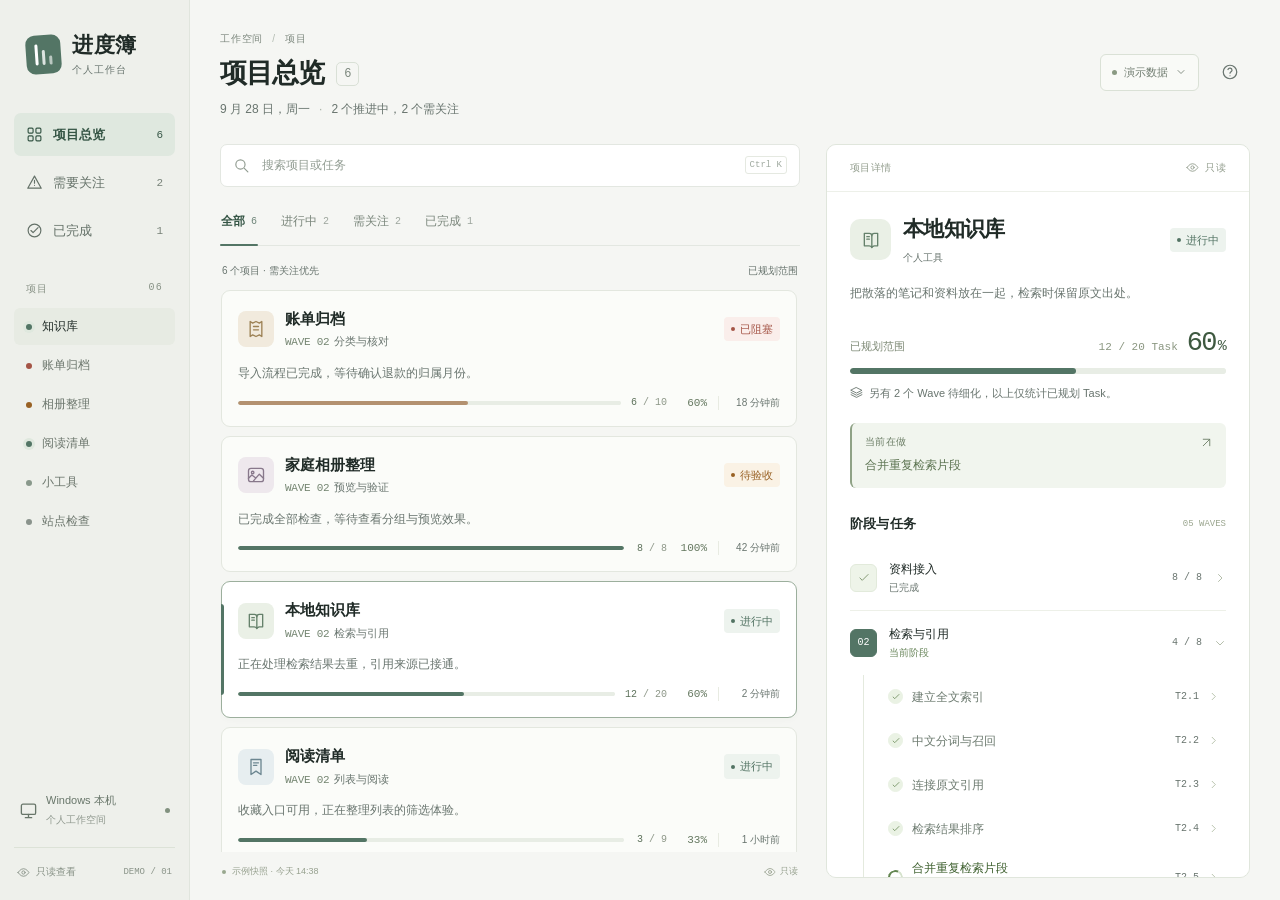
==== demo/index.html @ bef4c053 "制作只读项目进度看板桌面与手机 HTML demo" ====
<!doctype html>
<html lang="zh-CN">
<head>
  <meta charset="UTF-8">
  <meta name="viewport" content="width=device-width, initial-scale=1, viewport-fit=cover">
  <meta name="theme-color" content="#F5F6F3">
  <meta name="description" content="个人项目进度看板，只读交互演示。">
  <title>进度簿 · 项目总览</title>
  <link rel="icon" href="data:image/svg+xml,%3Csvg xmlns='http://www.w3.org/2000/svg' viewBox='0 0 40 40'%3E%3Crect width='40' height='40' rx='10' fill='%23537565'/%3E%3Cpath d='M12 28V12M20 28V17M28 28V22' stroke='white' stroke-width='3' stroke-linecap='round'/%3E%3C/svg%3E">
  <style>:root {
  color-scheme: light;
  --canvas: #f5f6f3; --surface: #fff; --sidebar: #eef0eb;
  --ink: #202b27; --muted: #69756f; --faint: #8a938c; --line: #e3e7e1;
  --accent: #537565; --accent-dark: #365646; --accent-soft: #edf3ee;
  --amber: #986124; --amber-soft: #faf2e5; --red: #a45446; --red-soft: #faeeeb;
  --blue: #557386; --mono: "SFMono-Regular", Consolas, "Liberation Mono", monospace;
  --sans: -apple-system, BlinkMacSystemFont, "Segoe UI", "PingFang SC", "Microsoft YaHei", sans-serif;
}
* { box-sizing: border-box; }
html, body { margin: 0; min-height: 100%; }
body { font-family: var(--sans); font-size: 14px; color: var(--ink); background: var(--canvas); -webkit-font-smoothing: antialiased; }
button, input, select { font: inherit; }
button, a, summary { -webkit-tap-highlight-color: transparent; }
button { color: inherit; cursor: pointer; }
button, input { border-radius: 0; }
button { border: 0; background: none; }
a { color: inherit; text-decoration: none; }
button:focus-visible, a:focus-visible, summary:focus-visible, input:focus-visible, [tabindex]:focus-visible { outline: 2px solid var(--accent); outline-offset: 3px; }
button:disabled { cursor: default; }
[hidden] { display: none !important; }
svg { display: block; width: 18px; height: 18px; flex: 0 0 auto; stroke-width: 1.65; }
[data-icon] { display: inline-flex; align-items: center; justify-content: center; flex: 0 0 auto; }
.app-shell { display: flex; height: 100vh; height: 100dvh; min-height: 620px; }
.skip-link { position: fixed; left: 16px; top: -100px; background: white; padding: 12px 18px; z-index: 100; border: 1px solid var(--accent); border-radius: 6px; }
.skip-link:focus { top: 12px; }
.sidebar { flex: 0 0 190px; display: flex; flex-direction: column; background: var(--sidebar); border-right: 1px solid #e0e5dd; padding: 31px 14px 0; }
.brand { display: flex; align-items: center; gap: 11px; padding: 0 12px 36px; font-size: 21px; font-weight: 650; letter-spacing: .03em; }
.brand small { display: block; margin-top: 4px; font-size: 10px; letter-spacing: .1em; font-weight: 450; color: var(--muted); }
.brand-mark { width: 35px; height: 39px; background: var(--accent); border-radius: 9px; display: flex; align-items: flex-end; justify-content: center; gap: 4px; padding-bottom: 9px; transform: rotate(-4deg); }
.brand-mark i { width: 3px; height: 21px; border-radius: 2px; background: white; }
.brand-mark i:nth-child(2) { height: 15px; opacity: .8; }
.brand-mark i:nth-child(3) { height: 9px; opacity: .6; }
.primary-nav { display: grid; gap: 5px; }
.nav-button { width: 100%; display: flex; align-items: center; gap: 10px; padding: 11px 12px; min-height: 43px; color: #647168; font-size: 13px; text-align: left; border-radius: 7px; }
.nav-button:hover { background: #e6ebe3; }
.nav-button.active { background: #dfe8df; color: var(--accent-dark); font-weight: 600; }
.nav-button svg { width: 17px; height: 17px; }
.nav-count { margin-left: auto; font: 11px var(--mono); color: #788379; }
.nav-button.active .nav-count { color: var(--accent-dark); }
.side-section-label { display: flex; justify-content: space-between; padding: 30px 12px 12px; color: #889286; font-size: 10px; letter-spacing: .12em; }
.side-section-label span { font: 10px var(--mono); }
.side-projects { display: grid; gap: 2px; }
.side-project { min-height: 37px; display: flex; align-items: center; gap: 10px; padding: 8px 12px; color: #6b756c; font-size: 12px; border-radius: 6px; }
.side-project:hover, .side-project.selected { color: var(--ink); background: #e7ebe3; }
.tiny-dot { width: 6px; height: 6px; border-radius: 50%; background: var(--faint); flex: 0 0 auto; }
.tiny-dot.active { background: var(--accent); box-shadow: 0 0 0 3px #dfe8de; }
.tiny-dot.blocked { background: var(--red); }
.tiny-dot.review { background: var(--amber); }
.tiny-dot.complete { background: #89988b; }
.sidebar-bottom { margin-top: auto; padding-top: 28px; }
.source-machine { display: flex; align-items: center; gap: 8px; margin: 0 5px 20px; color: #68766a; font-size: 11px; }
.source-machine svg { width: 19px; height: 19px; }
.source-machine small { display: block; font-size: 10px; margin-top: 5px; color: #90998f; }
.source-dot { margin-left: auto; width: 5px; height: 5px; border-radius: 50%; background: #81917f; }
.sidebar-foot { border-top: 1px solid #dce2d7; padding: 17px 3px 21px; color: #8a9489; font-size: 10px; display: flex; align-items: center; gap: 6px; }
.sidebar-foot svg { width: 13px; height: 13px; }
.foot-version { margin-left: auto; font: 9px var(--mono); }
.main { flex: 1; min-width: 0; display: flex; flex-direction: column; padding: 0 30px 22px; }
.main:focus { outline: none; }
.page-header { flex: 0 0 auto; display: flex; align-items: center; justify-content: space-between; gap: 20px; padding: 31px 0 26px; }
.eyebrow { display: flex; align-items: center; gap: 9px; color: #7d887e; font-size: 10px; letter-spacing: .08em; line-height: 1.5; }
.kicker-slash { color: #b2bbb1; }
.mini-brand, .mobile-kicker { display: none; }
.page-heading h1 { font-size: 27px; line-height: 1.25; font-weight: 600; margin: 11px 0 9px; letter-spacing: -.035em; display: flex; align-items: center; gap: 12px; }
.heading-count { font: 12px var(--mono); color: #7c887d; padding: 4px 7px; border: 1px solid #d9e0d6; border-radius: 5px; letter-spacing: 0; }
.page-subtitle { display: flex; gap: 9px; align-items: center; color: var(--muted); font-size: 11px; margin: 0; line-height: 1.5; }
.sub-dot { color: #aab3a7; }
.header-actions { display: flex; align-items: center; gap: 11px; align-self: flex-start; padding-top: 21px; }
.icon-button { width: 40px; height: 40px; display: inline-flex; align-items: center; justify-content: center; color: var(--muted); border-radius: 7px; flex: 0 0 auto; }
.icon-button:hover { background: #e8ede5; color: var(--accent-dark); }
.demo-menu { position: relative; z-index: 20; }
.demo-menu > summary { display: flex; align-items: center; gap: 7px; height: 37px; padding: 0 11px; border: 1px solid #dae1d6; border-radius: 6px; cursor: pointer; font-size: 11px; color: #707c70; list-style: none; background: #f9faf7; }
.demo-menu > summary::-webkit-details-marker { display: none; }
.demo-menu > summary svg { width: 12px; height: 12px; }
.demo-mark { width: 5px; height: 5px; background: #8a9a83; border-radius: 50%; }
.demo-options { position: absolute; top: 44px; right: 0; width: 208px; padding: 8px; background: white; border: 1px solid var(--line); border-radius: 9px; box-shadow: 0 8px 30px #24392a10; }
.demo-options p { font-size: 10px; color: var(--faint); margin: 6px 8px 9px; }
.demo-options button { width: 100%; display: flex; align-items: center; gap: 9px; padding: 12px 9px; border-radius: 5px; font-size: 12px; text-align: left; }
.demo-options button:hover { background: var(--accent-soft); }
.demo-options button svg { width: 15px; height: 15px; color: var(--muted); }
.option-check { margin-left: auto; color: var(--accent); }
.demo-options small { display: block; color: var(--faint); font-size: 10px; line-height: 1.7; border-top: 1px solid var(--line); margin-top: 5px; padding: 10px 8px 5px; }
.offline-banner { flex: 0 0 auto; display: flex; align-items: center; gap: 12px; background: #f6eee5; border: 1px solid #e8d9c8; border-radius: 7px; color: #886344; padding: 12px 15px; margin: -8px 0 18px; }
.offline-banner strong { display: block; font-size: 12px; font-weight: 550; margin-bottom: 4px; }
.offline-banner div > span { font-size: 11px; line-height: 1.6; display: block; }
.offline-tag { margin-left: auto; font-size: 10px; flex: 0 0 auto; }
.workspace { display: grid; grid-template-columns: minmax(350px, 1fr) minmax(355px, 424px); gap: 26px; min-height: 0; flex: 1; }
.project-panel { display: flex; flex-direction: column; min-height: 0; min-width: 0; }
.search-wrap { display: flex; align-items: center; gap: 10px; background: white; border: 1px solid var(--line); border-radius: 7px; padding: 0 12px; height: 43px; flex: 0 0 auto; }
.search-wrap:focus-within { border-color: #92a694; box-shadow: 0 0 0 2px #5375650c; }
.search-wrap svg { color: #919c91; width: 17px; height: 17px; }
.search-wrap input { flex: 1; width: 0; min-width: 0; border: 0; outline: none; font-size: 12px; height: 40px; background: transparent; color: var(--ink); }
.search-wrap input::placeholder { color: #929d93; opacity: 1; }
.search-wrap input:focus-visible { outline: none; }
.search-wrap kbd { font: 9px var(--mono); color: #a0aaa0; border: 1px solid #e5e9e1; border-radius: 3px; padding: 3px 4px; white-space: nowrap; }
.filters { display: flex; border-bottom: 1px solid var(--line); gap: 22px; margin-top: 14px; flex: 0 0 auto; }
.filter-button { display: inline-flex; align-items: center; gap: 6px; height: 44px; padding: 0 1px 2px; color: #7a867b; font-size: 11px; position: relative; white-space: nowrap; }
.filter-button span { font: 10px var(--mono); opacity: .7; }
.filter-button.active { color: var(--accent-dark); font-weight: 600; }
.filter-button.active::after { content: ''; position: absolute; bottom: -1px; height: 2px; left: 0; right: 0; background: var(--accent); border-radius: 3px; }
.list-caption { color: #95a092; font-size: 10px; display: flex; align-items: center; justify-content: space-between; padding: 18px 2px 11px; flex: 0 0 auto; }
.project-scroll { overflow: auto; scrollbar-width: thin; scrollbar-color: #d8dfd3 transparent; min-height: 0; padding: 1px 3px 8px 1px; }
.project-list { display: grid; gap: 9px; }
.project-row { position: relative; display: block; width: 100%; border: 1px solid #e3e7df; background: #fbfcf9; padding: 17px 16px 16px; border-radius: 9px; text-align: left; transition: border-color .15s, background .15s; }
.project-row:hover { background: white; border-color: #bcccbc; }
.project-row.selected { background: white; border-color: #9caf9d; box-shadow: 0 2px 7px #364b3406; }
.project-row.selected::before { content: ''; position: absolute; left: -1px; top: 22px; bottom: 22px; width: 3px; border-radius: 0 3px 3px 0; background: var(--accent); }
.row-top { display: flex; align-items: center; gap: 11px; min-width: 0; }
.project-icon { display: inline-flex; align-items: center; justify-content: center; width: 36px; height: 36px; border-radius: 8px; flex: 0 0 auto; color: #65816b; background: #eaf0e6; }
.project-icon svg { width: 20px; height: 20px; stroke-width: 1.6; }
.project-icon.sand { color: #9c8154; background: #f1eadd; }
.project-icon.plum { color: #88788b; background: #eee8ed; }
.project-icon.blue { color: #6d8791; background: #e7eef0; }
.project-icon.stone { color: #7f897e; background: #ecede7; }
.row-identity { min-width: 0; flex: 1; }
.row-identity strong { font-size: 14px; font-weight: 600; line-height: 1.5; display: block; overflow-wrap: anywhere; }
.row-wave { display: block; color: #919a8e; font-size: 10px; margin-top: 3px; line-height: 1.5; }
.row-wave .wave-code { font-family: var(--mono); letter-spacing: -.025em; color: #748571; margin-right: 5px; }
.status-tag { display: inline-flex; align-items: center; gap: 5px; font-size: 10px; line-height: 1.3; padding: 5px 7px; border-radius: 4px; color: #6f7b6d; background: #eff2eb; white-space: nowrap; flex: 0 0 auto; font-weight: 450; }
.status-tag::before { content: ''; width: 4px; height: 4px; border-radius: 50%; background: currentColor; }
.status-tag.active { color: #527363; background: #edf3ee; }
.status-tag.blocked, .status-tag.failed { color: var(--red); background: var(--red-soft); }
.status-tag.review, .status-tag.waiting { color: var(--amber); background: var(--amber-soft); }
.status-tag.done, .status-tag.complete { color: #74856d; background: #edf1e8; }
.status-tag.todo, .status-tag.planning { color: #879180; background: #eff1eb; }
.row-summary { font-size: 11px; color: #73806f; line-height: 1.65; margin: 13px 0 12px; overflow: hidden; text-overflow: ellipsis; white-space: nowrap; }
.row-bottom { display: flex; align-items: center; gap: 10px; }
.row-bottom progress { flex: 1; min-width: 24px; }
progress { display: block; appearance: none; -webkit-appearance: none; border: none; height: 4px; background: #e8ede5; border-radius: 6px; overflow: hidden; color: var(--accent); }
progress::-webkit-progress-bar { background: #e8ede5; border-radius: 6px; }
progress::-webkit-progress-value { background: var(--accent); border-radius: 6px; }
progress::-moz-progress-bar { background: var(--accent); border-radius: 6px; }
.project-row[data-status="blocked"] progress::-webkit-progress-value { background: #b39170; }
.project-row[data-status="blocked"] progress::-moz-progress-bar { background: #b39170; }
.project-row[data-status="complete"] progress::-webkit-progress-value { background: #91a187; }
.project-row[data-status="complete"] progress::-moz-progress-bar { background: #91a187; }
.row-count { font: 10px var(--mono); color: #8d9788; min-width: 33px; text-align: right; }
.row-count b { color: #5d715b; font-weight: 500; }
.row-percent { font: 11px var(--mono); min-width: 30px; color: #657860; text-align: right; }
.row-updated { color: #99a18f; font-size: 10px; white-space: nowrap; min-width: 62px; text-align: right; padding-left: 8px; border-left: 1px solid #e8ebe2; margin-left: 1px; }
.unplanned-track { flex: 1; height: 4px; border-radius: 5px; background: repeating-linear-gradient(90deg, #dfe4d8 0, #dfe4d8 5px, transparent 5px, transparent 9px); }
.list-footer { display: flex; align-items: center; gap: 6px; color: #97a18f; font-size: 9px; flex: 0 0 auto; padding: 13px 2px 0; }
.snapshot-dot { width: 4px; height: 4px; border-radius: 50%; background: #99a88f; }
.read-only-label { display: inline-flex; align-items: center; gap: 4px; margin-left: auto; }
.read-only-label svg { width: 12px; height: 12px; }
.detail-panel { min-width: 0; overflow: auto; scrollbar-width: thin; scrollbar-color: #d8dfd3 transparent; border: 1px solid #e0e6dc; border-radius: 10px; background: white; }
.detail-panel:focus { outline: none; }
.detail-nav { height: 47px; padding: 0 23px; border-bottom: 1px solid #edf0e9; display: flex; align-items: center; justify-content: space-between; color: #929d8d; font-size: 10px; letter-spacing: .03em; }
.detail-nav .detail-nav-end { display: flex; align-items: center; gap: 6px; }
.detail-nav-end svg { width: 13px; height: 13px; }
.back-link { display: inline-flex; align-items: center; gap: 6px; min-height: 44px; font-size: 11px; color: #697c64; }
.back-link svg { width: 15px; height: 15px; }
.mobile-back { display: none; }
.detail-content { padding: 23px; }
.detail-project-heading { display: flex; align-items: center; gap: 12px; }
.detail-project-heading .project-icon { width: 41px; height: 41px; border-radius: 10px; }
.detail-title-wrap { flex: 1; min-width: 0; }
.detail-title-wrap h2 { font-size: 21px; font-weight: 600; line-height: 1.35; letter-spacing: -.035em; margin: 0 0 5px; overflow-wrap: anywhere; }
.category-label { font-size: 10px; color: #919d8b; }
.detail-description { color: #7a8672; line-height: 1.9; font-size: 11px; margin: 17px 0 23px; }
.metric-top { display: flex; align-items: baseline; justify-content: space-between; gap: 10px; margin-bottom: 10px; }
.metric-top > span { font-size: 11px; color: #7d8975; }
.metric-ratio { display: flex; gap: 9px; align-items: baseline; font-family: var(--mono); }
.metric-ratio strong { font-size: 27px; color: #3e5940; font-weight: 450; letter-spacing: -.065em; }
.metric-ratio strong small { font-size: 15px; letter-spacing: -.05em; margin-left: 2px; }
.metric-ratio > span { font-size: 11px; color: #8a9680; }
.detail-progress { width: 100%; height: 6px; }
.scope-note { display: flex; align-items: flex-start; gap: 6px; margin-top: 11px; font-size: 10px; line-height: 1.6; color: #909b86; }
.scope-note svg { width: 13px; height: 13px; margin-top: 1px; }
.scope-note.pending { color: #98784c; }
.focus-note { display: block; width: 100%; border-radius: 6px; text-align: left; padding: 12px 13px; margin-top: 21px; background: #f1f5ee; border-left: 2px solid #8fa286; }
.focus-note:hover { background: #ebf1e6; }
.focus-note.blocked { border-color: #c29775; background: #faf4ec; }
.focus-note.review { border-color: #c9ad6d; background: #faf7ed; }
.focus-label { display: flex; align-items: center; justify-content: space-between; color: #87977b; font-size: 9px; margin-bottom: 6px; letter-spacing: .04em; }
.focus-label svg { width: 13px; height: 13px; }
.focus-note strong { font-size: 11px; font-weight: 500; line-height: 1.7; display: block; color: #5b7350; }
.focus-note.blocked strong { color: #997755; }
.focus-note.review strong { color: #8b774f; }
.section-heading { display: flex; justify-content: space-between; align-items: center; gap: 12px; margin: 27px 0 13px; }
.section-heading h3 { font-size: 12px; font-weight: 600; margin: 0; letter-spacing: .015em; }
.section-heading > span { font: 9px var(--mono); color: #9aa58e; }
.wave { position: relative; border-bottom: 1px solid #edf0e8; }
.wave > summary { list-style: none; display: flex; align-items: center; min-height: 64px; gap: 12px; cursor: pointer; padding: 9px 0; }
.wave > summary::-webkit-details-marker { display: none; }
.wave-number { width: 27px; height: 28px; border: 1px solid #dce3d5; background: #f8faf5; color: #98a58b; border-radius: 6px; flex: 0 0 auto; font: 10px var(--mono); display: flex; align-items: center; justify-content: center; position: relative; }
.wave-number.complete { background: #eef4e9; color: #819671; border-color: #e2eadb; }
.wave-number.complete svg { width: 14px; height: 14px; }
.wave-number.current { color: white; background: var(--accent); border-color: var(--accent); }
.wave-number.undefined { background: transparent; border-style: dashed; }
.wave-title { flex: 1; min-width: 0; }
.wave-title strong { display: block; font-size: 12px; font-weight: 550; line-height: 1.5; overflow-wrap: anywhere; }
.wave-title small { display: block; font-size: 9px; color: #9aa98c; margin-top: 3px; }
.wave.current .wave-title small { color: #69865b; }
.wave-count { font: 10px var(--mono); color: #8c9b7f; white-space: nowrap; }
.wave-count.text { font-family: var(--sans); font-size: 9px; }
.wave-chevron { color: #a6b199; transition: transform .15s; }
.wave-chevron svg { width: 12px; height: 12px; }
.wave[open] .wave-chevron { transform: rotate(90deg); }
.wave-body { padding: 0 0 11px 12px; margin-left: 13px; border-left: 1px solid #e4eade; }
.task-row { display: flex; align-items: center; min-height: 44px; gap: 9px; border-radius: 5px; padding: 8px 7px 8px 10px; margin-left: 2px; }
.task-row:hover { background: #f3f6ef; }
.task-symbol { width: 15px; height: 15px; border: 1.4px solid #c9d2c0; border-radius: 50%; flex: 0 0 auto; color: #789567; display: inline-flex; align-items: center; justify-content: center; }
.task-symbol svg { width: 10px; height: 10px; stroke-width: 2.2; }
.task-symbol.done { background: #eaf2e4; border-color: #eaf2e4; }
.task-symbol.active { border-color: #638651; border-right-color: #d5e2cc; border-bottom-color: #d5e2cc; border-width: 2px; transform: rotate(-20deg); }
.task-symbol.waiting, .task-symbol.blocked { color: #b38451; border-color: #d6bb94; }
.task-name { font-size: 11px; line-height: 1.55; color: #6c7b61; flex: 1; min-width: 0; overflow-wrap: anywhere; }
.task-row[data-status="active"] .task-name { color: #3f6130; font-weight: 550; }
.task-row[data-status="done"] .task-name { color: #8f9e82; }
.task-hint { display: block; color: #9aa88d; font-size: 9px; margin-top: 3px; font-weight: 400; }
.task-code { font: 8px var(--mono); color: #a5b198; flex: 0 0 auto; }
.task-row > .task-chevron { width: 11px; height: 11px; color: #a5b396; }
.wave-empty { color: #98a58d; font-size: 11px; line-height: 1.85; padding: 4px 7px 8px 10px; }
.activity-list { list-style: none; margin: 0; padding: 0; }
.activity-list li { display: grid; grid-template-columns: 37px 1fr; gap: 11px; position: relative; padding: 0 0 19px; }
.activity-list time { font: 9px var(--mono); color: #a0ac93; line-height: 1.7; }
.activity-list li > div { padding-left: 14px; border-left: 1px solid #e3e9da; position: relative; }
.activity-list li > div::before { content: ''; position: absolute; left: -3px; top: 4px; width: 5px; height: 5px; border-radius: 50%; background: #91a680; box-shadow: 0 0 0 3px white; }
.activity-list li strong { display: block; font-size: 10px; color: #768969; line-height: 1.7; font-weight: 450; }
.activity-list li small { display: block; font-size: 9px; line-height: 1.65; color: #a3af94; margin-top: 3px; }
.detail-end { text-align: center; font-size: 9px; color: #b0b9a4; padding: 5px 0 4px; }
.task-breadcrumb { color: #96a389; font-size: 10px; line-height: 1.8; margin-bottom: 17px; overflow-wrap: anywhere; }
.task-heading { font-size: 22px; line-height: 1.55; font-weight: 600; letter-spacing: -.025em; margin: 0 0 12px; overflow-wrap: anywhere; }
.task-heading:focus { outline: none; }
.task-tags { display: flex; align-items: center; flex-wrap: wrap; gap: 9px; }
.task-id { font: 11px var(--mono); color: #819073; background: #f1f5eb; border: 1px solid #e5ecdb; padding: 5px 6px; border-radius: 4px; }
.task-copy { font-size: 12px; line-height: 1.95; color: #788a69; margin: 0; overflow-wrap: anywhere; }
.task-update { background: #f3f7ee; border-radius: 7px; padding: 15px; margin-top: 24px; }
.task-update .eyebrow { color: #9aab87; margin-bottom: 7px; }
.task-update p { margin: 0; font-size: 12px; line-height: 1.9; color: #6d8658; overflow-wrap: anywhere; }
.task-meta { display: grid; grid-template-columns: 1fr 1fr; gap: 10px; border-top: 1px solid var(--line); margin-top: 25px; padding-top: 17px; }
.task-meta small { display: block; color: #a1ae91; font-size: 10px; margin-bottom: 7px; }
.task-meta span { color: #7a9065; font-size: 11px; line-height: 1.7; }
.subtask-list { list-style: none; padding: 0; margin: 0; }
.subtask-list li { display: flex; align-items: center; gap: 11px; padding: 13px 0; border-bottom: 1px solid #edf2e6; font-size: 12px; line-height: 1.65; color: #728b5d; overflow-wrap: anywhere; }
.subtask-list li.done { color: #98aa87; }
.fine-note { margin: 11px 0 0; color: #a6b397; font-size: 10px; line-height: 1.8; }
.evidence-list { margin: 0; }
.evidence-list > div { padding: 12px 0; border-top: 1px solid #edf2e6; }
.evidence-list dt { color: #98aa83; font-size: 10px; margin-bottom: 6px; }
.evidence-list dd { margin: 0; color: #748e5e; font-size: 11px; line-height: 1.8; overflow-wrap: anywhere; }
.blocking-callout { background: #fbf3e8; border-left: 2px solid #cda468; padding: 14px; margin-top: 20px; border-radius: 4px; font-size: 12px; line-height: 1.9; color: #957145; }
.empty-state { padding: 66px 20px; text-align: center; color: #819275; }
.empty-state > svg { width: 31px; height: 31px; margin: 0 auto 16px; color: #a6b59a; }
.empty-state h2 { font-size: 16px; font-weight: 500; margin: 0 0 10px; }
.empty-state p { font-size: 12px; line-height: 1.8; margin: 0 auto; max-width: 270px; overflow-wrap: anywhere; }
.text-button { display: inline-flex; align-items: center; justify-content: center; color: var(--accent-dark); min-height: 44px; padding: 0 14px; font-size: 12px; border-radius: 5px; border: 1px solid #dbe6d0; margin-top: 18px; background: white; }
.rules-dialog { color: var(--ink); width: min(470px, calc(100vw - 36px)); max-height: calc(100dvh - 48px); border: 1px solid #dce5d3; border-radius: 12px; padding: 26px; background: white; box-shadow: 0 22px 80px #1e35252a; }
.rules-dialog::backdrop { background: #24332957; backdrop-filter: blur(3px); }
.dialog-top { display: flex; justify-content: space-between; align-items: center; margin: -9px -9px 12px 0; }
.rules-dialog h2 { font-size: 24px; letter-spacing: -.035em; font-weight: 600; margin: 0 0 12px; }
.dialog-intro { font-size: 12px; color: #859677; line-height: 1.7; margin: 0; }
.formula { display: flex; align-items: center; justify-content: space-between; gap: 9px; background: #f3f7ef; padding: 21px 18px; border-radius: 7px; margin: 23px 0; }
.formula > span { text-align: center; }
.formula strong { display: block; font: 26px var(--mono); color: #687e55; }
.formula small { display: block; font-size: 9px; color: #98ab84; margin-top: 6px; white-space: nowrap; }
.formula b { font-size: 18px; font-weight: 400; color: #b1c29f; }
.formula .formula-result strong { color: #426d2a; }
.formula em { font-size: 17px; font-style: normal; }
.rules-list { list-style: none; margin: 0; padding: 0; }
.rules-list li { padding: 13px 0; border-bottom: 1px solid #edf3e4; }
.rules-list strong { display: block; font-size: 12px; font-weight: 550; color: #6c8558; margin-bottom: 6px; }
.rules-list span { display: block; color: #96aa82; font-size: 11px; line-height: 1.8; }
.dialog-foot { font-size: 10px; color: #a6b994; line-height: 1.8; margin-top: 18px; }
.noscript { position: fixed; inset: auto 12px 12px; background: white; border: 1px solid var(--red); padding: 20px; z-index: 100; }
.row-identity strong { font-size: 15px; }
.row-wave, .row-summary, .row-updated, .list-caption, .category-label,
.detail-description, .scope-note, .wave-title small, .wave-count, .task-hint,
.task-code, .activity-list time, .activity-list li small, .task-breadcrumb,
.task-meta small, .fine-note, .evidence-list dt, .dialog-intro, .rules-list span,
.dialog-foot, .formula small { color: var(--muted); }
.row-wave { font-size: 11px; }
.row-summary, .filter-button, .detail-description { font-size: 12px; }
.status-tag { font-size: 11px; }
.page-subtitle { font-size: 12px; }
.scope-note { font-size: 11px; }
.section-heading h3 { font-size: 13px; }
.task-name { font-size: 12px; color: #5f7064; }
.task-row[data-status="done"] .task-name { color: #6d7b70; }
.task-hint { font-size: 10px; }
.wave-title small { font-size: 10px; }
.activity-list li strong { font-size: 11px; color: #637267; }
.activity-list li small, .task-code { font-size: 10px; }
.task-copy, .task-update p, .evidence-list dd, .task-meta span,
.subtask-list li, .subtask-list li.done, .rules-list strong { color: #5f7064; }
.task-copy, .task-update p { font-size: 13px; }
.focus-note strong { font-size: 12px; }
.focus-label { color: #6b7d65; font-size: 10px; }
.evidence-list dd { font-size: 12px; }
@media (min-width: 1700px) { .sidebar { flex-basis: 214px; padding-left: 22px; padding-right: 22px; } .main { padding-left: 42px; padding-right: 42px; } .workspace { grid-template-columns: minmax(380px, 1fr) minmax(430px, 520px); gap: 32px; } .project-row { padding: 22px; } .row-identity strong { font-size: 16px; } .row-summary { font-size: 12px; } .detail-content { padding: 28px; } }
@media (min-width: 1001px) and (max-width: 1190px) { .sidebar { flex-basis: 162px; padding-left: 10px; padding-right: 10px; } .main { padding-left: 20px; padding-right: 20px; } .workspace { grid-template-columns: minmax(305px, 1fr) 345px; gap: 17px; } .filters { gap: 15px; } .row-updated { display: none; } .detail-content { padding: 19px; } .brand { padding-left: 6px; font-size: 19px; gap: 8px; } }
@media (max-width: 1000px) {
  .app-shell { height: auto; min-height: 100vh; min-height: 100dvh; display: block; }
  .sidebar { display: none; }
  .main { display: block; padding: max(0px, env(safe-area-inset-top)) 20px max(22px, env(safe-area-inset-bottom)); max-width: 680px; margin: auto; }
  .page-header { padding: 24px 0 22px; gap: 8px; position: relative; }
  .page-heading h1 { font-size: 27px; margin-top: 19px; margin-bottom: 9px; }
  .desktop-kicker, .kicker-slash { display: none; }
  .mobile-kicker { display: inline; color: #677e5c; letter-spacing: .08em; font-size: 11px; }
  .eyebrow { gap: 7px; }
  .mini-brand { display: inline-flex; align-items: flex-end; gap: 3px; width: 17px; height: 16px; padding-bottom: 1px; margin-right: 1px; }
  .mini-brand i { width: 3px; height: 15px; border-radius: 1px; background: #6b8858; }
  .mini-brand i:nth-child(2) { height: 10px; background: #92a982; }
  .mini-brand i:nth-child(3) { height: 6px; background: #b7c6aa; }
  .page-heading > .eyebrow { font-size: 0; }
  .page-subtitle { font-size: 11px; gap: 7px; }
  .header-actions { padding-top: 0; gap: 0; margin-right: -5px; position: absolute; top: 13px; right: 0; }
  .demo-menu > summary { min-height: 44px; height: 44px; border: 0; background: transparent; padding: 0 7px; gap: 5px; font-size: 10px; }
  .rules-button { width: 44px; height: 44px; }
  .rules-button svg { width: 16px; height: 16px; }
  .workspace { display: block; }
  .search-wrap { height: 44px; }
  .search-wrap input { font-size: 16px; }
  .search-wrap input::placeholder { font-size: 12px; }
  .search-wrap kbd { display: none; }
  .filters { gap: 0; justify-content: space-between; margin-top: 11px; }
  .filter-button { font-size: 12px; gap: 5px; min-height: 46px; padding: 0 2px; }
  .list-caption { padding-top: 16px; padding-bottom: 11px; font-size: 9px; }
  .project-scroll { overflow: visible; padding: 1px 0; }
  .project-list { gap: 10px; }
  .project-row { padding: 16px 15px; border-radius: 9px; background: #fcfdf9; }
  .project-row.selected { background: #fcfdf9; border-color: #e3e7df; box-shadow: none; }
  .project-row.selected::before { display: none; }
  .row-identity strong { font-size: 15px; }
  .row-wave { font-size: 10px; }
  .row-top { gap: 10px; }
  .status-tag { font-size: 10px; padding: 5px 6px; }
  .project-icon { width: 35px; height: 35px; }
  .row-summary { margin: 12px 0 13px; font-size: 12px; }
  .row-bottom { gap: 9px; }
  .row-updated { min-width: 53px; font-size: 9px; padding-left: 7px; }
  .row-count, .row-percent { font-size: 10px; }
  .list-footer { font-size: 9px; padding: 17px 2px 0; }
  .detail-panel { display: none; border: 0; border-radius: 0; overflow: visible; background: var(--canvas); }
  body:not([data-view="home"]) .project-panel { display: none; }
  body:not([data-view="home"]) .detail-panel { display: block; }
  body:not([data-view="home"]) .page-header { padding-top: 16px; padding-bottom: 0; height: 57px; align-items: flex-start; }
  body:not([data-view="home"]) .page-heading h1, body:not([data-view="home"]) .page-subtitle { display: none; }
  body:not([data-view="home"]) .page-heading > .eyebrow { margin-top: 9px; }
  .detail-nav { padding: 0; height: 48px; border-color: #e0e8d8; margin-bottom: 20px; }
  .desktop-detail-label { display: none; }
  .mobile-back { display: inline-flex; }
  .back-link { font-size: 12px; }
  .detail-nav-end { font-size: 10px; color: #a1b18f; }
  .detail-content { padding: 0; }
  .detail-title-wrap h2 { font-size: 24px; line-height: 1.4; }
  .detail-project-heading { gap: 13px; }
  .detail-project-heading .project-icon { width: 45px; height: 45px; }
  .category-label { font-size: 10px; }
  .detail-description { font-size: 13px; line-height: 1.85; margin-top: 19px; }
  .detail-project-heading > .status-tag { font-size: 9px; }
  .metric-top { margin-bottom: 11px; }
  .metric-top > span { font-size: 11px; }
  .metric-ratio strong { font-size: 30px; }
  .scope-note { font-size: 11px; margin-top: 12px; }
  .focus-note { background: #eaf1e3; margin-top: 22px; padding: 13px; }
  .focus-note strong { font-size: 12px; }
  .focus-label { font-size: 10px; }
  .section-heading { margin-top: 30px; margin-bottom: 14px; }
  .section-heading h3 { font-size: 14px; }
  .wave > summary { min-height: 69px; }
  .wave-title strong { font-size: 13px; }
  .wave-title small { font-size: 10px; }
  .wave-count { font-size: 11px; }
  .wave { border-color: #e1e8d8; }
  .wave-number { background: #f9fcf4; width: 28px; height: 30px; }
  .task-row { min-height: 48px; padding-top: 10px; padding-bottom: 10px; }
  .task-name { font-size: 13px; }
  .task-code { font-size: 9px; }
  .task-hint { font-size: 11px; }
  .wave-body { border-color: #dce7d0; }
  .wave-empty { font-size: 12px; }
  .activity-list li strong { font-size: 11px; }
  .activity-list li small { font-size: 10px; }
  .activity-list li > div::before { box-shadow: 0 0 0 3px var(--canvas); }
  .activity-list li { grid-template-columns: 41px 1fr; padding-bottom: 22px; }
  .activity-list time { font-size: 10px; }
  .detail-end { font-size: 10px; padding: 16px 0 6px; }
  .task-heading { font-size: 24px; line-height: 1.55; }
  .task-copy, .task-update p { font-size: 14px; }
  .task-update { background: #eaf2e1; }
  .task-meta span, .evidence-list dd { font-size: 12px; }
  .task-meta small, .evidence-list dt { font-size: 11px; }
  .subtask-list li { font-size: 13px; }
  .offline-banner { margin: -3px 0 17px; padding: 12px; align-items: flex-start; gap: 9px; }
  .offline-banner > [data-icon] { margin-top: 2px; }
  .offline-tag { display: none; }
  .offline-banner strong { font-size: 11px; }
  .offline-banner div > span { font-size: 10px; }
  body:not([data-view="home"]) .offline-banner { margin-top: 5px; }
  .rules-dialog { padding: 22px; }
  .rules-dialog h2 { font-size: 22px; }
  .formula { padding: 20px 13px; }
  .rules-list strong { font-size: 12px; }
  .rules-list span { font-size: 12px; }
}
@media (prefers-reduced-motion: reduce) { *, *::before, *::after { transition: none !important; scroll-behavior: auto !important; } }
</style>
</head>
<body data-view="home">
  <a class="skip-link" href="#main-content" data-action="skip">跳到主要内容</a>
  <div class="app-shell">
    <aside class="sidebar" aria-label="工作台导航">
      <a class="brand" href="#" aria-label="进度簿首页"><span class="brand-mark" aria-hidden="true"><i></i><i></i><i></i></span><span>进度簿<small>个人工作台</small></span></a>
      <nav class="primary-nav" aria-label="查看范围" id="primary-nav"></nav>
      <div class="side-section-label">项目<span id="side-project-count">06</span></div>
      <nav class="side-projects" aria-label="项目快捷入口" id="side-projects"></nav>
      <div class="sidebar-bottom">
        <div class="source-machine"><span data-icon="monitor"></span><div>Windows 本机<small>个人工作空间</small></div><span class="source-dot" aria-hidden="true"></span></div>
        <div class="sidebar-foot"><span data-icon="eye"></span>只读查看<span class="foot-version">DEMO / 01</span></div>
      </div>
    </aside>
    <main class="main" id="main-content" tabindex="-1">
      <header class="page-header">
        <div class="page-heading">
          <div class="eyebrow"><span class="mini-brand" aria-hidden="true"><i></i><i></i><i></i></span><span class="desktop-kicker">工作空间</span><span class="mobile-kicker">进度簿</span><span class="kicker-slash">/</span>项目</div>
          <h1>项目总览<span class="heading-count" id="heading-count">6</span></h1>
          <p class="page-subtitle"><span id="date-label"></span><span class="sub-dot">·</span><span id="overview-summary"></span></p>
        </div>
        <div class="header-actions">
          <details class="demo-menu" id="demo-menu">
            <summary><span class="demo-mark" aria-hidden="true"></span><span>演示数据</span><span data-icon="chevronDown"></span></summary>
            <div class="demo-options"><p>预览场景</p><button type="button" data-scenario="online"><span data-icon="sun"></span>正常显示<span class="option-check" data-check="online">✓</span></button><button type="button" data-scenario="offline"><span data-icon="wifiOff"></span>本机离线<span class="option-check" data-check="offline"></span></button><small>此处仅切换演示场景，<br>不会更新任何项目状态。</small></div>
          </details>
          <button class="icon-button rules-button" type="button" data-action="rules" aria-label="查看进度计算方式" title="进度计算方式"><span data-icon="help"></span></button>
        </div>
      </header>
      <div class="offline-banner" id="offline-banner" hidden role="status"><span data-icon="wifiOff"></span><div><strong>暂时无法连接本机</strong><span>以下保留最后一次记录 · 今天 14:38。请确认电脑在线后再查看。</span></div><span class="offline-tag">离线示例</span></div>
      <div class="workspace">
        <section class="project-panel" aria-label="项目列表">
          <div class="search-wrap"><span data-icon="search"></span><input id="project-search" type="search" placeholder="搜索项目或任务" aria-label="搜索项目或任务" autocomplete="off"><kbd aria-hidden="true">Ctrl K</kbd></div>
          <div class="filters" id="filters" role="group" aria-label="筛选项目"></div>
          <div class="list-caption"><span id="list-caption"></span><span>已规划范围</span></div>
          <div class="project-scroll" id="project-scroll"><div id="project-list" class="project-list" role="list"></div></div>
          <div class="list-footer"><span class="snapshot-dot" aria-hidden="true"></span><span id="snapshot-label">示例快照 · 今天 14:38</span><span class="read-only-label"><span data-icon="eye"></span>只读</span></div>
        </section>
        <aside class="detail-panel" id="detail-panel" aria-label="项目详情" tabindex="-1"></aside>
      </div>
    </main>
  </div>
  <dialog class="rules-dialog" id="rules-dialog" aria-labelledby="rules-title">
    <div class="dialog-top"><span class="eyebrow">计量口径</span><button class="icon-button" type="button" data-action="close-rules" aria-label="关闭计算说明"><span data-icon="close"></span></button></div>
    <h2 id="rules-title">每个 Task，算一步。</h2>
    <p class="dialog-intro">百分比表示已规划任务的实施完成比例。</p>
    <div class="formula"><span><strong>12</strong><small>已完成 Task</small></span><b>÷</b><span><strong>20</strong><small>已规划 Task</small></span><b>=</b><span class="formula-result"><strong>60<em>%</em></strong><small>范围内进度</small></span></div>
    <ul class="rules-list"><li><strong>通过检查才计入完成</strong><span>人工验收独立标记，待验收不抵消已完成的实施工作。</span></li><li><strong>子项不增加 Task 数量</strong><span>Wave 用于分组，子项用于展示细节；项目比例直接汇总 Task。</span></li><li><strong>未拆分的计划明确标注</strong><span>未来 Wave 待细化时，不将已有任务的 100% 当成全项目完成。</span></li></ul>
    <div class="dialog-foot">本页为虚构演示数据，不代表本机实时状态。</div>
  </dialog>
  <noscript><style>.app-shell{display:none}.static-preview{max-width:680px;margin:auto;padding:24px 20px}.static-preview h1{font-size:27px;font-weight:600;margin:12px 0}.static-preview>p{font-size:12px;line-height:1.9;color:#69756f;margin-bottom:24px}.static-preview .project-list{gap:12px}</style><main class="static-preview"><div class="eyebrow">进度簿 · 演示数据</div><h1>项目总览</h1><p>当前显示静态概览。在支持页面交互的浏览器中打开，可进一步查看 Wave 和 Task 详情。</p><div class="project-list"><div class="project-row" data-status="active"><div class="row-top"><span class="project-icon sage">知</span><div class="row-identity"><strong>本地知识库</strong><span class="row-wave">已规划范围</span></div><span class="status-tag active">进行中</span></div><p class="row-summary">正在处理检索结果去重，引用来源已接通。</p><div class="row-bottom"><progress value="12" max="20"></progress><span class="row-count">12 / 20</span><span class="row-percent">60%</span><span class="row-updated">2 分钟前</span></div></div><div class="project-row" data-status="blocked"><div class="row-top"><span class="project-icon sand">账</span><div class="row-identity"><strong>账单归档</strong><span class="row-wave">已规划范围</span></div><span class="status-tag blocked">已阻塞</span></div><p class="row-summary">导入流程已完成，等待确认退款的归属月份。</p><div class="row-bottom"><progress value="6" max="10"></progress><span class="row-count">6 / 10</span><span class="row-percent">60%</span><span class="row-updated">18 分钟前</span></div></div><div class="project-row" data-status="review"><div class="row-top"><span class="project-icon plum">相</span><div class="row-identity"><strong>家庭相册整理</strong><span class="row-wave">已规划范围</span></div><span class="status-tag review">待验收</span></div><p class="row-summary">已完成全部检查，等待查看分组与预览效果。</p><div class="row-bottom"><progress value="8" max="8"></progress><span class="row-count">8 / 8</span><span class="row-percent">100%</span><span class="row-updated">42 分钟前</span></div></div><div class="project-row" data-status="active"><div class="row-top"><span class="project-icon blue">阅</span><div class="row-identity"><strong>阅读清单</strong><span class="row-wave">已规划范围</span></div><span class="status-tag active">进行中</span></div><p class="row-summary">收藏入口可用，正在整理列表的筛选体验。</p><div class="row-bottom"><progress value="3" max="9"></progress><span class="row-count">3 / 9</span><span class="row-percent">33%</span><span class="row-updated">1 小时前</span></div></div><div class="project-row" data-status="complete"><div class="row-top"><span class="project-icon stone">小</span><div class="row-identity"><strong>日常小工具</strong><span class="row-wave">已规划范围</span></div><span class="status-tag complete">已完成</span></div><p class="row-summary">全部任务完成，交付检查已通过。</p><div class="row-bottom"><progress value="9" max="9"></progress><span class="row-count">9 / 9</span><span class="row-percent">100%</span><span class="row-updated">昨天</span></div></div><div class="project-row" data-status="planning"><div class="row-top"><span class="project-icon stone">站</span><div class="row-identity"><strong>个人站点可用性与证书到期检查</strong><span class="row-wave">已规划范围</span></div><span class="status-tag planning">规划中</span></div><p class="row-summary">已明确检查范围，任务尚待拆分。</p><div class="row-bottom"><span class="unplanned-track"></span><span class="row-count">尚未登记任务</span><span class="row-updated">昨天</span></div></div></div></main></noscript>
  <script>(function (root) {
  'use strict';
  function summarize(project) {
    const waves = project.waves || [];
    const tasks = waves.flatMap(wave => wave.tasks || []).filter(task => task.status !== 'cancelled');
    const completed = tasks.filter(task => task.status === 'done' && task.verified === true);
    return {
      done: completed.length,
      total: tasks.length,
      percent: tasks.length ? Math.round(completed.length / tasks.length * 100) : null,
      unplannedWaves: waves.filter(wave => wave.defined === false).length,
      pendingAcceptance: (project.acceptance === 'pending' ? 1 : 0)
        + waves.filter(wave => wave.acceptance === 'pending').length
        + completed.filter(task => task.acceptance === 'pending').length,
    };
  }
  function matches(project, query) {
    const needle = query.trim().toLocaleLowerCase();
    if (!needle) return true;
    const taskText = task => [task.title, task.summary, ...(task.children || []).map(taskText)].join(' ');
    const text = [project.name, project.description, project.summary,
      ...(project.waves || []).flatMap(wave => [wave.name, ...(wave.tasks || []).map(taskText)]),
    ].join(' ').toLocaleLowerCase();
    return text.includes(needle);
  }
  const api = Object.freeze({ summarize, matches });
  root.ProgressModel = api;
  if (typeof module !== 'undefined' && module.exports) module.exports = api;
})(globalThis);
</script>
  <script>(function (root) {
  'use strict';
  function wave(id, name, titles, doneCount, options = {}) {
    return {
      id, name, defined: true, acceptance: 'not_required',
      tasks: titles.map((title, index) => ({
        id: `${id}-t${index + 1}`, code: `T${Number(id.slice(1))}.${index + 1}`, title,
        status: index < doneCount ? 'done' : 'todo', verified: index < doneCount,
        acceptance: 'not_required',
        goal: `完成${title}，并检查正常输入和异常输入下的表现。`,
        summary: index < doneCount ? '实现与约定检查已完成，结果已记录。' : '尚未开始，按阶段计划推进。',
        updated: index < doneCount ? '今天 11:20' : '今天 09:10',
        evidence: index < doneCount ? [{ label: '检查结果', text: '约定的功能检查通过' }, { label: '记录位置', text: `docs/tasks/${id}-${index + 1}.md` }] : [],
        children: [],
      })),
      ...options,
    };
  }
  const knowledge = {
    id: 'knowledge', name: '本地知识库', shortName: '知识库', glyph: 'book', color: 'sage',
    description: '把散落的笔记和资料放在一起，检索时保留原文出处。',
    summary: '正在处理检索结果去重，引用来源已接通。', status: 'active',
    updated: '2 分钟前', updatedAt: '今天 14:36', currentWave: 'w2', category: '个人工具',
    waves: [
      wave('w1', '资料接入', ['定义文档目录结构', '导入 Markdown 笔记', '解析 PDF 正文', '提取文档元数据', '文件变更检测', '重复文件识别', '增量导入记录', '接入流程验证'], 8),
      wave('w2', '检索与引用', ['建立全文索引', '中文分词与召回', '连接原文引用', '检索结果排序', '合并重复检索片段', '高亮命中段落', '分页与空结果处理', '检索体验回归'], 4),
      wave('w3', '阅读体验', ['资料阅读页', '标签与目录导航', '手机阅读布局', '阅读状态回归'], 0),
      { id: 'w4', name: '多端验证', defined: false, tasks: [] },
      { id: 'w5', name: '交付与整理', defined: false, tasks: [] },
    ],
    updates: [
      { time: '14:36', tone: 'active', text: '开始合并重复检索片段', detail: 'Wave 02 · T2.5' },
      { time: '14:08', tone: 'done', text: '检索结果排序检查通过', detail: '已规划任务 11 → 12 / 20' },
      { time: '11:20', tone: 'done', text: '原文引用已连接到检索结果', detail: 'Wave 02 · T2.3' },
    ],
  };
  Object.assign(knowledge.waves[1].tasks[4], {
    status: 'active', goal: '同一段内容被多个来源命中时，只保留一份清晰结果，同时保留所有原文引用。',
    summary: '文档标识归一化已完成，正在处理相邻片段的重叠区间。', updated: '今天 14:36',
    children: [
      { title: '归一化文档标识', status: 'done' },
      { title: '合并相邻片段的重叠区间', status: 'active' },
      { title: '验证跨来源引用仍可追溯', status: 'todo' },
    ],
    evidence: [{ label: '当前记录', text: 'docs/tasks/retrieval-dedup.md' }, { label: '验证要求', text: '无重复结果；来源引用完整；空结果可正常返回' }],
  });

  const billing = {
    id: 'billing', name: '账单归档', shortName: '账单归档', glyph: 'receipt', color: 'sand',
    description: '把不同来源的账单整理成统一、可核对的月度记录。',
    summary: '导入流程已完成，等待确认退款的归属月份。', status: 'blocked',
    updated: '18 分钟前', updatedAt: '今天 14:20', currentWave: 'w2', category: '生活管理',
    blocker: '退款按原消费月份归档，还是按实际退款月份归档？',
    waves: [
      wave('w1', '数据导入', ['识别账单格式', '清洗日期与金额', '建立统一记录', '检查重复账单'], 4),
      wave('w2', '分类与核对', ['设置分类规则', '核对总金额', '确认退款归属规则', '生成月度汇总', '补充导入异常提示', '整体验证'], 2),
    ],
    updates: [
      { time: '14:20', tone: 'blocked', text: '退款归属规则需要确认', detail: '当前进度保留在 6 / 10' },
      { time: '13:42', tone: 'done', text: '月度总金额核对通过', detail: 'Wave 02 · T2.2' },
    ],
  };
  Object.assign(billing.waves[1].tasks[2], {
    status: 'waiting', summary: '同一笔跨月退款会影响两个月的汇总，需要先确定记账口径。',
    goal: '统一退款记录的月份归属，避免统计规则前后不一致。',
    blocker: billing.blocker, updated: '今天 14:20',
    evidence: [{ label: '两种口径', text: '原消费月：便于追溯消费；实际退款月：贴近资金变化。' }],
  });

  const photos = {
    id: 'photos', name: '家庭相册整理', shortName: '相册整理', glyph: 'image', color: 'plum',
    description: '按拍摄日期整理家庭照片，保留原图并生成轻量预览。',
    summary: '已完成全部检查，等待查看分组与预览效果。', status: 'review',
    updated: '42 分钟前', updatedAt: '今天 13:56', currentWave: 'w2', category: '生活管理',
    waves: [
      wave('w1', '归档规则', ['读取拍摄日期', '识别重复照片', '建立年月目录', '保留原始文件'], 4),
      wave('w2', '预览与验证', ['生成照片缩略图', '提供相册预览', '检查日期缺失情况', '验证归档结果'], 4, { acceptance: 'pending' }),
    ],
    updates: [{ time: '13:56', tone: 'review', text: '实施完成，等待阶段验收', detail: '8 / 8 Task · Wave 02 待验收' }],
  };
  Object.assign(photos.waves[1].tasks[3], { summary: '抽查原图、日期分组与缩略图，约定检查均已通过。', evidence: [
    { label: '验证结果', text: '原图数量一致；重复项可追溯；缺失日期的照片单独归档。' },
    { label: '阶段验收', text: '待查看相册预览效果。实施进度已计入完成。' },
  ] });

  const reading = {
    id: 'reading', name: '阅读清单', shortName: '阅读清单', glyph: 'bookmark', color: 'blue',
    description: '统一收藏稍后阅读的文章，保留来源与阅读状态。',
    summary: '收藏入口可用，正在整理列表的筛选体验。', status: 'active',
    updated: '1 小时前', updatedAt: '今天 13:12', currentWave: 'w2', category: '个人工具',
    waves: [
      wave('w1', '收藏入口', ['保存文章链接', '提取标题与来源', '识别重复收藏'], 3),
      wave('w2', '列表与阅读', ['筛选未读文章', '按来源浏览', '搜索收藏内容', '文章详情页', '手机适配', '阅读流程验证'], 0),
    ],
    updates: [{ time: '13:12', tone: 'active', text: '开始实现未读筛选', detail: 'Wave 02 · T2.1' }],
  };
  Object.assign(reading.waves[1].tasks[0], { status: 'active', summary: '筛选条件已接通，正在检查空列表和切换后的滚动位置。' });

  const toolbox = {
    id: 'toolbox', name: '日常小工具', shortName: '小工具', glyph: 'grid', color: 'stone',
    description: '把常用的文本处理与格式转换工具放在一个页面。',
    summary: '全部任务完成，交付检查已通过。', status: 'complete',
    updated: '昨天', updatedAt: '昨天 18:05', currentWave: 'w3', category: '个人工具',
    waves: [
      wave('w1', '基础页面', ['工具入口', '通用输入区域', '结果展示'], 3),
      wave('w2', '常用工具', ['文本去重', '格式转换', '时间戳换算'], 3),
      wave('w3', '交付检查', ['手机布局', '键盘操作', '完整回归'], 3, { acceptance: 'accepted' }),
    ],
    updates: [{ time: '昨天', tone: 'done', text: '交付检查已通过', detail: '9 / 9 Task · 已验收' }],
  };
  const monitor = {
    id: 'monitor', name: '个人站点可用性与证书到期检查', shortName: '站点检查', glyph: 'globe', color: 'stone',
    description: '定期检查个人站点是否可访问，以及证书是否即将到期。',
    summary: '已明确检查范围，任务尚待拆分。', status: 'planning',
    updated: '昨天', updatedAt: '昨天 16:30', currentWave: 'w1', category: '基础设施',
    waves: [{ id: 'w1', name: '站点与规则', defined: false, tasks: [] }, { id: 'w2', name: '检查与展示', defined: false, tasks: [] }],
    updates: [{ time: '昨天', tone: 'todo', text: '记录站点检查范围', detail: '2 个 Wave 待细化' }],
  };
  const data = { dateLabel: '9 月 28 日，周一', snapshotLabel: '今天 14:38', projects: [knowledge, billing, photos, reading, toolbox, monitor] };
  root.DemoData = data;
  if (typeof module !== 'undefined' && module.exports) module.exports = data;
})(globalThis);
</script>
  <script>(function () {
  'use strict';
  const { projects, dateLabel } = DemoData;
  const { summarize, matches } = ProgressModel;
  const $ = selector => document.querySelector(selector);
  const esc = value => String(value ?? '').replace(/[&<>"']/g, character => ({ '&': '&amp;', '<': '&lt;', '>': '&gt;', '"': '&quot;', "'": '&#39;' }[character]));
  const shapes = {
    grid: '<rect x="3" y="3" width="7" height="7" rx="1.5"/><rect x="14" y="3" width="7" height="7" rx="1.5"/><rect x="3" y="14" width="7" height="7" rx="1.5"/><rect x="14" y="14" width="7" height="7" rx="1.5"/>',
    book: '<path d="M4 4h6a3 3 0 0 1 3 3v14a4 4 0 0 0-4-2H4z"/><path d="M13 7a3 3 0 0 1 3-3h4v15h-4a4 4 0 0 0-3 2"/><path d="M7 8h3M7 11h3"/>',
    receipt: '<path d="M5 3l3 2 4-2 4 2 3-2v18l-3-2-4 2-4-2-3 2z"/><path d="M9 9h6M9 13h6"/>',
    image: '<rect x="3" y="4" width="18" height="16" rx="3"/><circle cx="8" cy="9" r="1.5"/><path d="m21 16-5-5-7 8M3 16l4-4 4 3"/>',
    bookmark: '<path d="M6 3h12v18l-6-4-6 4z"/><path d="M9 7h6M9 10h4"/>',
    globe: '<circle cx="12" cy="12" r="9"/><path d="M3 12h18M12 3c-5 5-5 13 0 18 5-5 5-13 0-18z"/>',
    monitor: '<rect x="3" y="4" width="18" height="13" rx="2"/><path d="M8 21h8M12 17v4"/>',
    eye: '<path d="M2 12s4-7 10-7 10 7 10 7-4 7-10 7S2 12 2 12z"/><circle cx="12" cy="12" r="3"/>',
    search: '<circle cx="10.5" cy="10.5" r="6.5"/><path d="m16 16 5 5"/>',
    help: '<circle cx="12" cy="12" r="9"/><path d="M9.3 8.7a2.8 2.8 0 0 1 5.4.9c0 2-2.7 2-2.7 4M12 17h.01"/>',
    chevronDown: '<path d="m6 9 6 6 6-6"/>',
    chevronRight: '<path d="m9 5 7 7-7 7"/>',
    arrowLeft: '<path d="m10 5-7 7 7 7M3 12h18"/>',
    arrowUpRight: '<path d="M6 18 18 6M6 6h12v12"/>',
    arrowRight: '<path d="M4 12h16m-6-6 6 6-6 6"/>',
    close: '<path d="m6 6 12 12M6 18 18 6"/>',
    check: '<path d="m5 12 4 4L19 6"/>',
    attention: '<path d="M12 3 2.5 20h19z"/><path d="M12 9v4M12 16h.01"/>',
    checkCircle: '<circle cx="12" cy="12" r="9"/><path d="m7 12 3 3 7-7"/>',
    clock: '<circle cx="12" cy="12" r="9"/><path d="M12 7v5l3 2"/>',
    sun: '<circle cx="12" cy="12" r="4"/><path d="M12 2v2M12 20v2M2 12h2M20 12h2M5 5l1.5 1.5M17.5 17.5 19 19M5 19l1.5-1.5M17.5 6.5 19 5"/>',
    wifiOff: '<path d="m3 3 18 18M8.5 8.5A13 13 0 0 0 2 12m20 0a13 13 0 0 0-10-4M5 16a9 9 0 0 1 7-3m6.5 3a9 9 0 0 0-2-1.5M8 19a5 5 0 0 1 7-1M12 21h.01"/>',
    layers: '<path d="m12 3 10 5-10 5L2 8zM2 12l10 5 10-5M2 16l10 5 10-5"/>',
    empty: '<path d="M5 5h14l3 11v4H2v-4z"/><path d="M2 16h6l2 3h4l2-3h6M9 9h6"/>',
    pause: '<path d="M9 7v10M15 7v10"/>',
  };
  const icon = (name, cls = '') => `<svg class="${cls}" viewBox="0 0 24 24" fill="none" stroke="currentColor" stroke-linecap="round" stroke-linejoin="round" aria-hidden="true">${shapes[name] || shapes.grid}</svg>`;
  function fillIcons(container = document) { container.querySelectorAll('[data-icon]').forEach(node => { node.innerHTML = icon(node.dataset.icon); }); }
  const statusLabels = { active: '进行中', blocked: '已阻塞', review: '待验收', complete: '已完成', planning: '规划中', done: '已完成', todo: '未开始', waiting: '待确认', failed: '失败', cancelled: '已取消' };
  const statusTag = status => `<span class="status-tag ${esc(status)}">${esc(statusLabels[status] || status)}</span>`;
  const attention = project => ['blocked', 'review'].includes(project.status) || summarize(project).pendingAcceptance > 0;
  const filters = [
    { id: 'all', name: '全部', nav: '项目总览', icon: 'grid', match: () => true },
    { id: 'active', name: '进行中', nav: '进行中', icon: 'clock', match: p => p.status === 'active' },
    { id: 'attention', name: '需关注', nav: '需要关注', icon: 'attention', match: attention },
    { id: 'complete', name: '已完成', nav: '已完成', icon: 'checkCircle', match: p => p.status === 'complete' },
  ];
  const state = { filter: 'all', query: '', projectId: projects[0].id, view: 'home', taskId: null, scenario: 'online', homeScroll: 0, openWaves: new Map() };
  projects.forEach(project => state.openWaves.set(project.id, new Set([project.currentWave])));
  const visibleProjects = () => projects.filter(project => filters.find(f => f.id === state.filter).match(project) && matches(project, state.query))
    .sort((a, b) => Number(attention(b)) - Number(attention(a)));
  const activeProject = () => projects.find(p => p.id === state.projectId) || projects[0];
  const projectLink = project => `#project/${encodeURIComponent(project.id)}`;
  const taskLink = (project, task) => `${projectLink(project)}/task/${encodeURIComponent(task.id)}`;
  const symbol = status => `<span class="task-symbol ${esc(status)}" aria-hidden="true">${status === 'done' ? icon('check') : ['blocked', 'waiting', 'failed'].includes(status) ? icon('pause') : ''}</span>`;
  const progress = (summary, label, className = '') => summary.total
    ? `<progress class="${className}" value="${summary.done}" max="${summary.total}" aria-label="${esc(label)}：${summary.done}/${summary.total} Task 已完成"></progress>`
    : '<span class="unplanned-track" aria-label="尚未登记任务"></span>';

  function renderNavigation() {
    $('#primary-nav').innerHTML = filters.filter(f => f.id !== 'active').map(f => `<button type="button" class="nav-button ${state.filter === f.id ? 'active' : ''}" data-filter="${f.id}" aria-pressed="${state.filter === f.id}">${icon(f.icon)}<span>${f.nav}</span><span class="nav-count">${projects.filter(f.match).length}</span></button>`).join('');
    $('#side-projects').innerHTML = projects.map(project => `<a class="side-project ${state.projectId === project.id ? 'selected' : ''}" href="${projectLink(project)}"><span class="tiny-dot ${project.status}" aria-hidden="true"></span>${esc(project.shortName)}</a>`).join('');
    $('#filters').innerHTML = filters.map(f => `<button type="button" class="filter-button ${state.filter === f.id ? 'active' : ''}" data-filter="${f.id}" aria-pressed="${state.filter === f.id}">${f.name}<span>${projects.filter(f.match).length}</span></button>`).join('');
    $('#overview-summary').textContent = `${projects.filter(p => p.status === 'active').length} 个推进中，${projects.filter(attention).length} 个需关注`;
  }

  function renderList() {
    const scroll = $('#project-scroll').scrollTop;
    const visible = visibleProjects();
    $('#list-caption').textContent = state.query ? `找到 ${visible.length} 个项目` : `${visible.length} 个项目${state.filter === 'all' ? ' · 需关注优先' : ''}`;
    $('#project-list').innerHTML = visible.length ? visible.map(project => {
      const summary = summarize(project);
      const wave = project.waves.find(w => w.id === project.currentWave);
      const waveNumber = String(Number(project.currentWave.slice(1))).padStart(2, '0');
      return `<a role="listitem" class="project-row ${state.projectId === project.id ? 'selected' : ''}" href="${projectLink(project)}" data-project="${project.id}" data-status="${project.status}" aria-label="查看${esc(project.name)}，${statusLabels[project.status]}，${summary.total ? `${summary.done}/${summary.total} Task` : '尚未登记任务'}">
        <div class="row-top"><span class="project-icon ${project.color}">${icon(project.glyph)}</span><div class="row-identity"><strong>${esc(project.name)}</strong><span class="row-wave"><span class="wave-code">WAVE ${waveNumber}</span>${esc(wave.name)}</span></div>${statusTag(project.status)}</div>
        <p class="row-summary">${esc(project.summary)}</p>
        <div class="row-bottom">${progress(summary, project.name)}<span class="row-count">${summary.total ? `<b>${summary.done}</b> / ${summary.total}` : '待拆分'}</span><span class="row-percent">${summary.percent === null ? '—' : `${summary.percent}%`}</span><span class="row-updated">${esc(project.updated)}</span></div>
      </a>`;
    }).join('') : `<div class="empty-state" role="listitem">${icon('search')}<h2>没有找到项目</h2><p>${state.query ? `没有与“${esc(state.query)}”匹配的项目或任务。` : '这个筛选条件下暂时没有项目。'}</p><button class="text-button" type="button" data-action="clear-search">清除筛选</button></div>`;
    $('#project-scroll').scrollTop = scroll;
    renderNavigation();
  }

  function waveMarkup(project, wave, index) {
    const summary = summarize({ waves: [wave] });
    const current = project.currentWave === wave.id;
    const complete = summary.total > 0 && summary.done === summary.total;
    const expanded = state.openWaves.get(project.id).has(wave.id);
    const caption = wave.acceptance === 'pending' ? '实施完成 · 待验收' : current ? '当前阶段' : wave.defined === false ? '后续计划' : complete ? '已完成' : '尚未开始';
    return `<details class="wave ${current ? 'current' : ''}" data-wave="${wave.id}" data-owner="${project.id}" ${expanded ? 'open' : ''}>
      <summary aria-label="Wave ${index + 1} ${esc(wave.name)} ${summary.total ? `${summary.done}/${summary.total}` : '待细化'}"><span class="wave-number ${current ? 'current' : complete ? 'complete' : ''} ${wave.defined === false ? 'undefined' : ''}">${complete && !current ? icon('check') : String(index + 1).padStart(2, '0')}</span><span class="wave-title"><strong>${esc(wave.name)}</strong><small>${caption}</small></span><span class="wave-count ${summary.total ? '' : 'text'}">${summary.total ? `${summary.done} / ${summary.total}` : '待细化'}</span><span class="wave-chevron">${icon('chevronRight')}</span></summary>
      <div class="wave-body">${wave.tasks.length ? wave.tasks.map(task => `<a class="task-row" data-task="${task.id}" data-status="${task.status}" href="${taskLink(project, task)}" aria-label="查看任务：${esc(task.title)}，${statusLabels[task.status]}">${symbol(task.status)}<span class="task-name">${esc(task.title)}${task.status === 'active' ? '<small class="task-hint">正在推进</small>' : task.status === 'waiting' ? '<small class="task-hint">等待确认</small>' : ''}</span><span class="task-code">${esc(task.code)}</span>${icon('chevronRight', 'task-chevron')}</a>`).join('') : '<div class="wave-empty">这个阶段还没有拆分 Task，暂不计入已规划范围。</div>'}</div>
    </details>`;
  }

  function projectMarkup(project) {
    const summary = summarize(project);
    const ongoing = project.waves.flatMap(w => w.tasks).find(t => ['active', 'waiting', 'blocked'].includes(t.status));
    const focus = ongoing ? `<a class="focus-note ${project.status}" href="${taskLink(project, ongoing)}"><span class="focus-label">${project.status === 'blocked' ? '需要你确认' : '当前在做'}${icon('arrowUpRight')}</span><strong>${esc(project.blocker || ongoing.title)}</strong></a>`
      : summary.pendingAcceptance ? '<div class="focus-note review"><span class="focus-label">等待阶段验收</span><strong>实施工作已完成，可以查看本阶段的交付效果。</strong></div>' : '';
    return `<div class="detail-nav"><span class="desktop-detail-label">项目详情</span><a class="back-link mobile-back" href="#">${icon('arrowLeft')}全部项目</a><span class="detail-nav-end">${icon('eye')}只读</span></div>
      <div class="detail-content"><div class="detail-project-heading"><span class="project-icon ${project.color}">${icon(project.glyph)}</span><div class="detail-title-wrap"><h2 tabindex="-1">${esc(project.name)}</h2><span class="category-label">${esc(project.category)}</span></div>${statusTag(project.status)}</div>
      <p class="detail-description">${esc(project.description)}</p>
      <div class="metric-top"><span>已规划范围</span><div class="metric-ratio"><span>${summary.total ? `${summary.done} / ${summary.total} Task` : '尚未登记任务'}</span><strong>${summary.percent === null ? '—' : `${summary.percent}<small>%</small>`}</strong></div></div>
      ${progress(summary, project.name, 'detail-progress')}
      <div class="scope-note ${summary.pendingAcceptance ? 'pending' : ''}">${icon(summary.pendingAcceptance ? 'clock' : 'layers')}<span>${summary.pendingAcceptance ? `${summary.pendingAcceptance} 个验收事项待确认，实施完成度已计入。` : summary.unplannedWaves ? `另有 ${summary.unplannedWaves} 个 Wave 待细化，以上仅统计已规划 Task。` : project.status === 'complete' ? '全部任务已完成，交付检查已通过。' : '按 Task 等权计量，子项不增加任务总数。'}</span></div>
      ${focus}
      <div class="section-heading"><h3>阶段与任务</h3><span>${String(project.waves.length).padStart(2, '0')} WAVES</span></div>
      <div class="wave-list">${project.waves.map((wave, index) => waveMarkup(project, wave, index)).join('')}</div>
      <div class="section-heading"><h3>最近进展</h3><span>示例记录</span></div><ol class="activity-list">${project.updates.map(update => `<li><time>${esc(update.time)}</time><div><strong>${esc(update.text)}</strong><small>${esc(update.detail)}</small></div></li>`).join('')}</ol>
      <div class="detail-end">最后上报 · ${esc(project.updatedAt)}</div></div>`;
  }

  function taskMarkup(project, taskId) {
    const wave = project.waves.find(w => w.tasks.some(t => t.id === taskId));
    if (!wave) return projectMarkup(project);
    const task = wave.tasks.find(t => t.id === taskId);
    const childrenDone = task.children.filter(child => child.status === 'done').length;
    return `<div class="detail-nav"><a class="back-link" href="${projectLink(project)}">${icon('arrowLeft')}返回项目</a><span class="detail-nav-end">${icon('eye')}任务详情</span></div>
      <div class="detail-content"><div class="task-breadcrumb">${esc(project.name)}<span class="sub-dot"> / </span>${esc(wave.name)}</div><h2 class="task-heading" tabindex="-1">${esc(task.title)}</h2><div class="task-tags"><span class="task-id">${esc(task.code)}</span>${statusTag(task.status)}${task.acceptance === 'pending' ? statusTag('review') : ''}</div>
      <div class="section-heading"><h3>任务目标</h3></div><p class="task-copy">${esc(task.goal)}</p>
      <div class="task-update"><div class="eyebrow">最近进展</div><p>${esc(task.summary)}</p></div>
      ${task.blocker ? `<div class="blocking-callout"><strong>等待确认</strong><br>${esc(task.blocker)}</div>` : ''}
      ${task.children.length ? `<div class="section-heading"><h3>子项</h3><span>${childrenDone} / ${task.children.length} 已完成</span></div><ul class="subtask-list">${task.children.map(child => `<li class="${child.status}">${symbol(child.status)}<span>${esc(child.title)}</span></li>`).join('')}</ul><p class="fine-note">子项展示执行细节，这个 Task 始终按 1 个任务计量。</p>` : ''}
      <div class="section-heading"><h3>${task.verified ? '完成依据' : '验证与记录'}</h3>${task.verified ? '<span>已通过检查</span>' : ''}</div>
      ${task.evidence.length ? `<dl class="evidence-list">${task.evidence.map(evidence => `<div><dt>${esc(evidence.label)}</dt><dd>${esc(evidence.text)}</dd></div>`).join('')}</dl>` : '<p class="task-copy">尚未提交验证结果，完成后由项目侧更新。</p>'}
      <div class="task-meta"><div><small>所属阶段</small><span>${esc(wave.name)}</span></div><div><small>最后上报</small><span>${esc(task.updated)}</span></div></div>
      <div class="detail-end" style="margin-top:28px">示例任务 · 只读查看</div></div>`;
  }

  function renderDetail() {
    const panel = $('#detail-panel');
    if (!visibleProjects().length && state.view === 'home') {
      panel.innerHTML = `<div class="empty-state">${icon('layers')}<h2>选择一个项目</h2><p>项目的阶段、任务和最近进展会显示在这里。</p></div>`;
      return;
    }
    const project = activeProject();
    panel.innerHTML = state.view === 'task' ? taskMarkup(project, state.taskId) : projectMarkup(project);
  }

  function applyRoute(initial = false) {
    let parts;
    try { parts = location.hash.replace(/^#/, '').split('/').map(decodeURIComponent); } catch { parts = []; }
    const oldView = state.view;
    const routeProject = parts[0] === 'project' ? projects.find(p => p.id === parts[1]) : null;
    if (routeProject) {
      state.projectId = routeProject.id;
      state.view = parts[2] === 'task' && routeProject.waves.some(w => w.tasks.some(t => t.id === parts[3])) ? 'task' : 'project';
      state.taskId = state.view === 'task' ? parts[3] : null;
    } else { state.view = 'home'; state.taskId = null; }
    document.body.dataset.view = state.view;
    renderList(); renderDetail();
    $('#detail-panel').scrollTop = 0;
    document.title = state.view === 'home' ? '进度簿 · 项目总览' : `${activeProject().name} · 进度簿`;
    if (!initial && matchMedia('(max-width: 1000px)').matches) {
      requestAnimationFrame(() => {
        window.scrollTo(0, state.view === 'home' ? state.homeScroll : 0);
        if (state.view !== 'home' && oldView !== state.view) $('#detail-panel h2')?.focus({ preventScroll: true });
      });
    }
  }

  function updateFilter(id) {
    state.filter = id;
    const visible = visibleProjects();
    if (visible.length && !visible.some(p => p.id === state.projectId)) state.projectId = visible[0].id;
    if (location.hash) location.hash = '';
    state.view = 'home'; state.taskId = null; document.body.dataset.view = 'home';
    renderList(); renderDetail();
  }

  document.addEventListener('click', event => {
    const link = event.target.closest('a[href^="#"]');
    if (link && state.view === 'home' && link.getAttribute('href').startsWith('#project/')) state.homeScroll = window.scrollY;
    if (link && link.dataset.action !== 'skip') {
      // srcdoc inherits its parent's base URL; set the fragment on this document.
      event.preventDefault();
      const next = link.getAttribute('href');
      if (location.hash === next || (next === '#' && !location.hash)) applyRoute();
      else location.hash = next;
    }
    const filter = event.target.closest('[data-filter]');
    if (filter) {
      const fromSidebar = Boolean(filter.closest('#primary-nav'));
      updateFilter(filter.dataset.filter);
      (fromSidebar ? $('#primary-nav') : $('#filters')).querySelector(`[data-filter="${state.filter}"]`)?.focus({ preventScroll: true });
    }
    const action = event.target.closest('[data-action]')?.dataset.action;
    if (action === 'rules') $('#rules-dialog').showModal();
    if (action === 'close-rules') $('#rules-dialog').close();
    if (action === 'skip') { event.preventDefault(); $('#main-content').focus(); }
    if (action === 'clear-search') { state.query = ''; $('#project-search').value = ''; updateFilter('all'); $('#project-search').focus(); }
    const scenario = event.target.closest('[data-scenario]')?.dataset.scenario;
    if (scenario) {
      state.scenario = scenario;
      $('#offline-banner').hidden = scenario !== 'offline';
      $('#snapshot-label').textContent = scenario === 'offline' ? '离线 · 保留示例快照' : '示例快照 · 今天 14:38';
      document.querySelectorAll('[data-check]').forEach(node => { node.textContent = node.dataset.check === scenario ? '✓' : ''; });
      $('#demo-menu').open = false;
    } else if (!event.target.closest('#demo-menu')) $('#demo-menu').open = false;
    if (event.target === $('#rules-dialog')) {
      const bounds = $('#rules-dialog').getBoundingClientRect();
      if (event.clientX < bounds.left || event.clientX > bounds.right || event.clientY < bounds.top || event.clientY > bounds.bottom) $('#rules-dialog').close();
    }
  });
  document.addEventListener('toggle', event => {
    if (event.target.matches?.('details[data-wave]') && event.target.isConnected) {
      const open = state.openWaves.get(event.target.dataset.owner);
      if (event.target.open) open.add(event.target.dataset.wave); else open.delete(event.target.dataset.wave);
    }
  }, true);
  $('#project-search').addEventListener('input', event => {
    state.query = event.target.value;
    const visible = visibleProjects();
    if (visible.length && !visible.some(p => p.id === state.projectId)) state.projectId = visible[0].id;
    state.taskId = null;
    if (state.view === 'task') state.view = 'project';
    document.body.dataset.view = state.view;
    renderList(); renderDetail();
  });
  document.addEventListener('keydown', event => {
    if ((event.ctrlKey || event.metaKey) && event.key.toLowerCase() === 'k') {
      event.preventDefault();
      if (matchMedia('(max-width: 1000px)').matches && state.view !== 'home') { location.hash = ''; setTimeout(() => $('#project-search').focus(), 0); }
      else $('#project-search').focus();
    }
    if (event.key === 'Escape') $('#demo-menu').open = false;
  });
  window.addEventListener('hashchange', () => applyRoute());
  $('#date-label').textContent = dateLabel;
  $('#heading-count').textContent = projects.length;
  fillIcons(); applyRoute(true);
})();
</script>
</body>
</html>
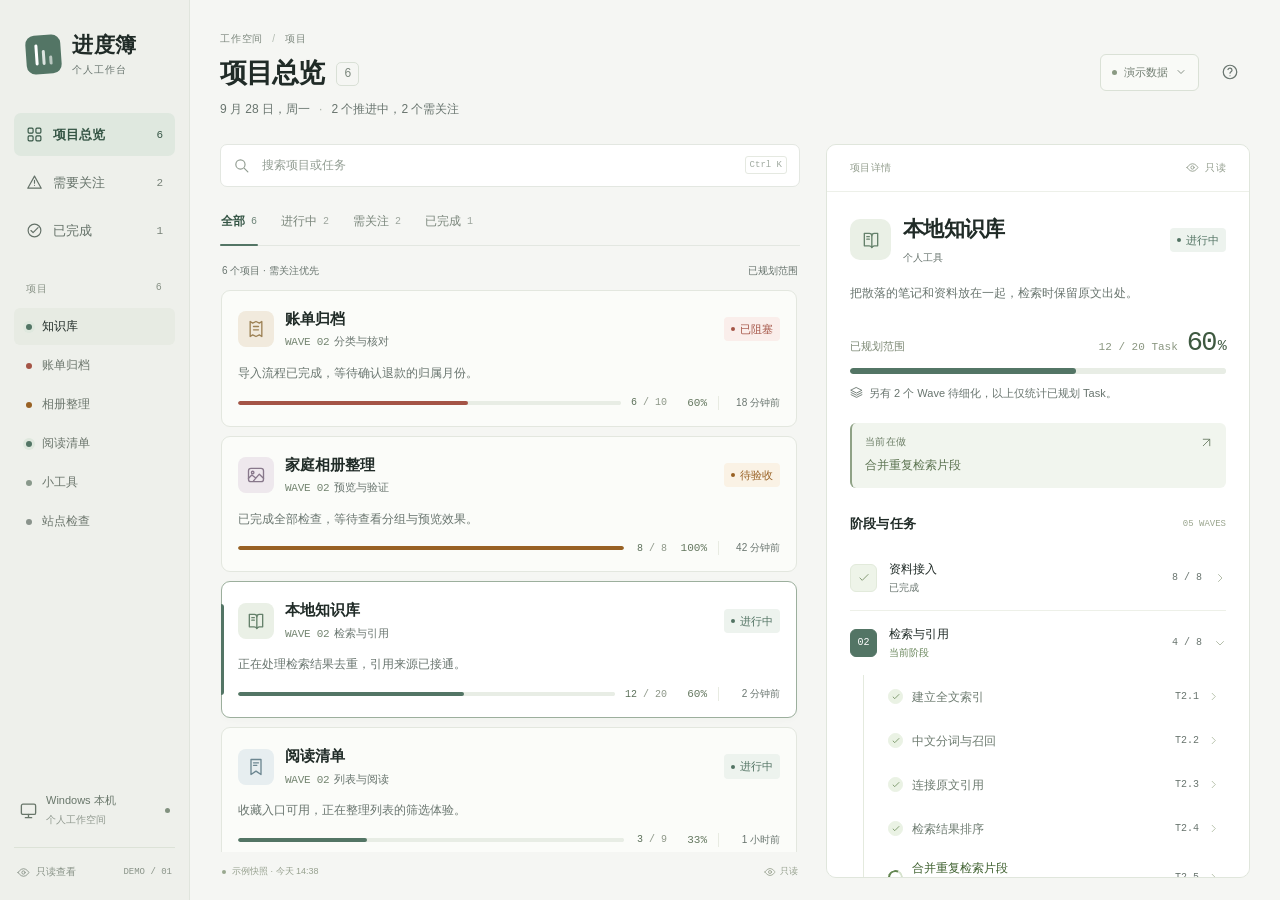
==== commit 5579fc82: "接入真实项目查询并修正进度条状态颜色" ====
--- a/demo/index.html
+++ b/demo/index.html
@@ -140,8 +140,12 @@
 progress::-webkit-progress-bar { background: #e8ede5; border-radius: 6px; }
 progress::-webkit-progress-value { background: var(--accent); border-radius: 6px; }
 progress::-moz-progress-bar { background: var(--accent); border-radius: 6px; }
-.project-row[data-status="blocked"] progress::-webkit-progress-value { background: #b39170; }
-.project-row[data-status="blocked"] progress::-moz-progress-bar { background: #b39170; }
+progress.blocked { color: var(--red); }
+progress.blocked::-webkit-progress-value, .project-row[data-status="blocked"] progress::-webkit-progress-value { background: var(--red); }
+progress.blocked::-moz-progress-bar, .project-row[data-status="blocked"] progress::-moz-progress-bar { background: var(--red); }
+progress.review { color: var(--amber); }
+progress.review::-webkit-progress-value, .project-row[data-status="review"] progress::-webkit-progress-value { background: var(--amber); }
+progress.review::-moz-progress-bar, .project-row[data-status="review"] progress::-moz-progress-bar { background: var(--amber); }
 .project-row[data-status="complete"] progress::-webkit-progress-value { background: #91a187; }
 .project-row[data-status="complete"] progress::-moz-progress-bar { background: #91a187; }
 .row-count { font: 10px var(--mono); color: #8d9788; min-width: 33px; text-align: right; }
@@ -151,6 +155,7 @@
 .unplanned-track { flex: 1; height: 4px; border-radius: 5px; background: repeating-linear-gradient(90deg, #dfe4d8 0, #dfe4d8 5px, transparent 5px, transparent 9px); }
 .list-footer { display: flex; align-items: center; gap: 6px; color: #97a18f; font-size: 9px; flex: 0 0 auto; padding: 13px 2px 0; }
 .snapshot-dot { width: 4px; height: 4px; border-radius: 50%; background: #99a88f; }
+body[data-connection="offline"] .snapshot-dot, body[data-connection="offline"] .source-dot { background: var(--red); }
 .read-only-label { display: inline-flex; align-items: center; gap: 4px; margin-left: auto; }
 .read-only-label svg { width: 12px; height: 12px; }
 .detail-panel { min-width: 0; overflow: auto; scrollbar-width: thin; scrollbar-color: #d8dfd3 transparent; border: 1px solid #e0e6dc; border-radius: 10px; background: white; }
@@ -483,7 +488,21 @@
     ].join(' ').toLocaleLowerCase();
     return text.includes(needle);
   }
-  const api = Object.freeze({ summarize, matches });
+  function adaptResponse(response) {
+    if (!response || !Array.isArray(response.projects)) throw new Error('Invalid projects response');
+    if (typeof response.server_time !== 'string' || Number.isNaN(Date.parse(response.server_time))) throw new Error('Invalid server_time');
+    return response.projects.map(project => {
+      if (!project || typeof project.id !== 'string' || typeof project.name !== 'string' || !Array.isArray(project.waves) || !Array.isArray(project.updates) || typeof project.receivedAt !== 'string' || Number.isNaN(Date.parse(project.receivedAt))) throw new Error('Invalid project');
+      return {
+        ...project,
+        waves: project.waves.map(wave => ({ ...wave, tasks: (wave.tasks || []).map(task => ({
+          ...task, children: task.children || [], evidence: task.evidence || [],
+        })) })),
+        updates: project.updates.map(update => ({ ...update })),
+      };
+    });
+  }
+  const api = Object.freeze({ summarize, matches, adaptResponse });
   root.ProgressModel = api;
   if (typeof module !== 'undefined' && module.exports) module.exports = api;
 })(globalThis);
@@ -611,12 +630,22 @@
   if (typeof module !== 'undefined' && module.exports) module.exports = data;
 })(globalThis);
 </script>
-  <script>(function () {
+  <script>const DashboardConfig = { mode: 'demo', projects: DemoData.projects, dateLabel: DemoData.dateLabel };
+(function () {
   'use strict';
-  const { projects, dateLabel } = DemoData;
+  const live = DashboardConfig.mode === 'live';
+  let projects = DashboardConfig.projects || [];
+  const dateLabel = live ? new Date().toLocaleDateString('zh-CN', { month: 'numeric', day: 'numeric', weekday: 'long' }) : DashboardConfig.dateLabel;
   const { summarize, matches } = ProgressModel;
   const $ = selector => document.querySelector(selector);
   const esc = value => String(value ?? '').replace(/[&<>"']/g, character => ({ '&': '&amp;', '<': '&lt;', '>': '&gt;', '"': '&quot;', "'": '&#39;' }[character]));
+  const localTime = value => {
+    if (!value || Number.isNaN(Date.parse(value))) return '时间未知';
+    const at = new Date(value);
+    return at.toLocaleString('zh-CN', { ...(at.getFullYear() === new Date().getFullYear() ? {} : { year: 'numeric' }), month: 'numeric', day: 'numeric', hour: '2-digit', minute: '2-digit' });
+  };
+  const reported = project => live ? localTime(project.receivedAt) : project.updated;
+  let connection = 'loading';
   const shapes = {
     grid: '<rect x="3" y="3" width="7" height="7" rx="1.5"/><rect x="14" y="3" width="7" height="7" rx="1.5"/><rect x="3" y="14" width="7" height="7" rx="1.5"/><rect x="14" y="14" width="7" height="7" rx="1.5"/>',
     book: '<path d="M4 4h6a3 3 0 0 1 3 3v14a4 4 0 0 0-4-2H4z"/><path d="M13 7a3 3 0 0 1 3-3h4v15h-4a4 4 0 0 0-3 2"/><path d="M7 8h3M7 11h3"/>',
@@ -655,21 +684,23 @@
     { id: 'attention', name: '需关注', nav: '需要关注', icon: 'attention', match: attention },
     { id: 'complete', name: '已完成', nav: '已完成', icon: 'checkCircle', match: p => p.status === 'complete' },
   ];
-  const state = { filter: 'all', query: '', projectId: projects[0].id, view: 'home', taskId: null, scenario: 'online', homeScroll: 0, openWaves: new Map() };
+  const state = { filter: 'all', query: '', projectId: projects[0]?.id || null, view: 'home', taskId: null, scenario: 'online', homeScroll: 0, openWaves: new Map() };
   projects.forEach(project => state.openWaves.set(project.id, new Set([project.currentWave])));
   const visibleProjects = () => projects.filter(project => filters.find(f => f.id === state.filter).match(project) && matches(project, state.query))
     .sort((a, b) => Number(attention(b)) - Number(attention(a)));
-  const activeProject = () => projects.find(p => p.id === state.projectId) || projects[0];
+  const activeProject = () => projects.find(p => p.id === state.projectId) || projects[0] || null;
   const projectLink = project => `#project/${encodeURIComponent(project.id)}`;
   const taskLink = (project, task) => `${projectLink(project)}/task/${encodeURIComponent(task.id)}`;
   const symbol = status => `<span class="task-symbol ${esc(status)}" aria-hidden="true">${status === 'done' ? icon('check') : ['blocked', 'waiting', 'failed'].includes(status) ? icon('pause') : ''}</span>`;
-  const progress = (summary, label, className = '') => summary.total
-    ? `<progress class="${className}" value="${summary.done}" max="${summary.total}" aria-label="${esc(label)}：${summary.done}/${summary.total} Task 已完成"></progress>`
+  const progress = (summary, label, className = '', status = '') => summary.total
+    ? `<progress class="${esc(className)} ${esc(status)}" value="${summary.done}" max="${summary.total}" aria-label="${esc(label)}：${summary.done}/${summary.total} Task 已完成"></progress>`
     : '<span class="unplanned-track" aria-label="尚未登记任务"></span>';
 
   function renderNavigation() {
+    $('#side-project-count').textContent = projects.length;
+    $('#heading-count').textContent = projects.length;
     $('#primary-nav').innerHTML = filters.filter(f => f.id !== 'active').map(f => `<button type="button" class="nav-button ${state.filter === f.id ? 'active' : ''}" data-filter="${f.id}" aria-pressed="${state.filter === f.id}">${icon(f.icon)}<span>${f.nav}</span><span class="nav-count">${projects.filter(f.match).length}</span></button>`).join('');
-    $('#side-projects').innerHTML = projects.map(project => `<a class="side-project ${state.projectId === project.id ? 'selected' : ''}" href="${projectLink(project)}"><span class="tiny-dot ${project.status}" aria-hidden="true"></span>${esc(project.shortName)}</a>`).join('');
+    $('#side-projects').innerHTML = projects.map(project => `<a class="side-project ${state.projectId === project.id ? 'selected' : ''}" href="${projectLink(project)}"><span class="tiny-dot ${esc(project.status)}" aria-hidden="true"></span>${esc(project.shortName || project.name)}</a>`).join('');
     $('#filters').innerHTML = filters.map(f => `<button type="button" class="filter-button ${state.filter === f.id ? 'active' : ''}" data-filter="${f.id}" aria-pressed="${state.filter === f.id}">${f.name}<span>${projects.filter(f.match).length}</span></button>`).join('');
     $('#overview-summary').textContent = `${projects.filter(p => p.status === 'active').length} 个推进中，${projects.filter(attention).length} 个需关注`;
   }
@@ -680,14 +711,14 @@
     $('#list-caption').textContent = state.query ? `找到 ${visible.length} 个项目` : `${visible.length} 个项目${state.filter === 'all' ? ' · 需关注优先' : ''}`;
     $('#project-list').innerHTML = visible.length ? visible.map(project => {
       const summary = summarize(project);
-      const wave = project.waves.find(w => w.id === project.currentWave);
-      const waveNumber = String(Number(project.currentWave.slice(1))).padStart(2, '0');
-      return `<a role="listitem" class="project-row ${state.projectId === project.id ? 'selected' : ''}" href="${projectLink(project)}" data-project="${project.id}" data-status="${project.status}" aria-label="查看${esc(project.name)}，${statusLabels[project.status]}，${summary.total ? `${summary.done}/${summary.total} Task` : '尚未登记任务'}">
-        <div class="row-top"><span class="project-icon ${project.color}">${icon(project.glyph)}</span><div class="row-identity"><strong>${esc(project.name)}</strong><span class="row-wave"><span class="wave-code">WAVE ${waveNumber}</span>${esc(wave.name)}</span></div>${statusTag(project.status)}</div>
+      const waveIndex = project.waves.findIndex(w => w.id === project.currentWave);
+      const wave = project.waves[waveIndex];
+      return `<a role="listitem" class="project-row ${state.projectId === project.id ? 'selected' : ''}" href="${projectLink(project)}" data-project="${esc(project.id)}" data-status="${esc(project.status)}" aria-label="查看${esc(project.name)}，${esc(statusLabels[project.status] || project.status)}，${summary.total ? `${summary.done}/${summary.total} Task` : '尚未登记任务'}">
+        <div class="row-top"><span class="project-icon ${esc(project.color)}">${icon(project.glyph)}</span><div class="row-identity"><strong>${esc(project.name)}</strong><span class="row-wave">${wave ? `<span class="wave-code">WAVE ${String(waveIndex + 1).padStart(2, '0')}</span>${esc(wave.name)}` : '暂无当前阶段'}</span></div>${statusTag(project.status)}</div>
         <p class="row-summary">${esc(project.summary)}</p>
-        <div class="row-bottom">${progress(summary, project.name)}<span class="row-count">${summary.total ? `<b>${summary.done}</b> / ${summary.total}` : '待拆分'}</span><span class="row-percent">${summary.percent === null ? '—' : `${summary.percent}%`}</span><span class="row-updated">${esc(project.updated)}</span></div>
+        <div class="row-bottom">${progress(summary, project.name, '', project.status)}<span class="row-count">${summary.total ? `<b>${summary.done}</b> / ${summary.total}` : '待拆分'}</span><span class="row-percent">${summary.percent === null ? '—' : `${summary.percent}%`}</span><span class="row-updated">${esc(reported(project))}</span></div>
       </a>`;
-    }).join('') : `<div class="empty-state" role="listitem">${icon('search')}<h2>没有找到项目</h2><p>${state.query ? `没有与“${esc(state.query)}”匹配的项目或任务。` : '这个筛选条件下暂时没有项目。'}</p><button class="text-button" type="button" data-action="clear-search">清除筛选</button></div>`;
+    }).join('') : `<div class="empty-state" role="listitem">${icon('search')}<h2>${live && !projects.length ? connection === 'loading' ? '正在读取项目' : connection === 'offline' ? '无法读取项目' : '尚无项目' : '没有找到项目'}</h2><p>${state.query ? `没有与“${esc(state.query)}”匹配的项目或任务。` : live && !projects.length ? connection === 'offline' ? '连接恢复后会自动重试。' : '项目完成首次上报后会显示在这里。' : '这个筛选条件下暂时没有项目。'}</p>${projects.length ? '<button class="text-button" type="button" data-action="clear-search">清除筛选</button>' : ''}</div>`;
     $('#project-scroll').scrollTop = scroll;
     renderNavigation();
   }
@@ -696,30 +727,31 @@
     const summary = summarize({ waves: [wave] });
     const current = project.currentWave === wave.id;
     const complete = summary.total > 0 && summary.done === summary.total;
-    const expanded = state.openWaves.get(project.id).has(wave.id);
+    const expanded = state.openWaves.get(project.id)?.has(wave.id);
     const caption = wave.acceptance === 'pending' ? '实施完成 · 待验收' : current ? '当前阶段' : wave.defined === false ? '后续计划' : complete ? '已完成' : '尚未开始';
-    return `<details class="wave ${current ? 'current' : ''}" data-wave="${wave.id}" data-owner="${project.id}" ${expanded ? 'open' : ''}>
+    return `<details class="wave ${current ? 'current' : ''}" data-wave="${esc(wave.id)}" data-owner="${esc(project.id)}" ${expanded ? 'open' : ''}>
       <summary aria-label="Wave ${index + 1} ${esc(wave.name)} ${summary.total ? `${summary.done}/${summary.total}` : '待细化'}"><span class="wave-number ${current ? 'current' : complete ? 'complete' : ''} ${wave.defined === false ? 'undefined' : ''}">${complete && !current ? icon('check') : String(index + 1).padStart(2, '0')}</span><span class="wave-title"><strong>${esc(wave.name)}</strong><small>${caption}</small></span><span class="wave-count ${summary.total ? '' : 'text'}">${summary.total ? `${summary.done} / ${summary.total}` : '待细化'}</span><span class="wave-chevron">${icon('chevronRight')}</span></summary>
-      <div class="wave-body">${wave.tasks.length ? wave.tasks.map(task => `<a class="task-row" data-task="${task.id}" data-status="${task.status}" href="${taskLink(project, task)}" aria-label="查看任务：${esc(task.title)}，${statusLabels[task.status]}">${symbol(task.status)}<span class="task-name">${esc(task.title)}${task.status === 'active' ? '<small class="task-hint">正在推进</small>' : task.status === 'waiting' ? '<small class="task-hint">等待确认</small>' : ''}</span><span class="task-code">${esc(task.code)}</span>${icon('chevronRight', 'task-chevron')}</a>`).join('') : '<div class="wave-empty">这个阶段还没有拆分 Task，暂不计入已规划范围。</div>'}</div>
+      <div class="wave-body">${wave.tasks.length ? wave.tasks.map(task => `<a class="task-row" data-task="${esc(task.id)}" data-status="${esc(task.status)}" href="${taskLink(project, task)}" aria-label="查看任务：${esc(task.title)}，${esc(statusLabels[task.status] || task.status)}">${symbol(task.status)}<span class="task-name">${esc(task.title)}${task.status === 'active' ? '<small class="task-hint">正在推进</small>' : task.status === 'waiting' ? '<small class="task-hint">等待确认</small>' : ''}</span><span class="task-code">${esc(task.code)}</span>${icon('chevronRight', 'task-chevron')}</a>`).join('') : '<div class="wave-empty">这个阶段还没有拆分 Task，暂不计入已规划范围。</div>'}</div>
     </details>`;
   }
 
   function projectMarkup(project) {
     const summary = summarize(project);
     const ongoing = project.waves.flatMap(w => w.tasks).find(t => ['active', 'waiting', 'blocked'].includes(t.status));
-    const focus = ongoing ? `<a class="focus-note ${project.status}" href="${taskLink(project, ongoing)}"><span class="focus-label">${project.status === 'blocked' ? '需要你确认' : '当前在做'}${icon('arrowUpRight')}</span><strong>${esc(project.blocker || ongoing.title)}</strong></a>`
+    const focus = ongoing ? `<a class="focus-note ${esc(project.status)}" href="${taskLink(project, ongoing)}"><span class="focus-label">${project.status === 'blocked' ? '需要你确认' : '当前在做'}${icon('arrowUpRight')}</span><strong>${esc(project.blocker || ongoing.title)}</strong></a>`
+      : project.status === 'blocked' && project.blocker ? `<div class="focus-note blocked"><span class="focus-label">当前阻塞</span><strong>${esc(project.blocker)}</strong></div>`
       : summary.pendingAcceptance ? '<div class="focus-note review"><span class="focus-label">等待阶段验收</span><strong>实施工作已完成，可以查看本阶段的交付效果。</strong></div>' : '';
     return `<div class="detail-nav"><span class="desktop-detail-label">项目详情</span><a class="back-link mobile-back" href="#">${icon('arrowLeft')}全部项目</a><span class="detail-nav-end">${icon('eye')}只读</span></div>
-      <div class="detail-content"><div class="detail-project-heading"><span class="project-icon ${project.color}">${icon(project.glyph)}</span><div class="detail-title-wrap"><h2 tabindex="-1">${esc(project.name)}</h2><span class="category-label">${esc(project.category)}</span></div>${statusTag(project.status)}</div>
+      <div class="detail-content"><div class="detail-project-heading"><span class="project-icon ${esc(project.color)}">${icon(project.glyph)}</span><div class="detail-title-wrap"><h2 tabindex="-1">${esc(project.name)}</h2><span class="category-label">${esc(project.category)}</span></div>${statusTag(project.status)}</div>
       <p class="detail-description">${esc(project.description)}</p>
       <div class="metric-top"><span>已规划范围</span><div class="metric-ratio"><span>${summary.total ? `${summary.done} / ${summary.total} Task` : '尚未登记任务'}</span><strong>${summary.percent === null ? '—' : `${summary.percent}<small>%</small>`}</strong></div></div>
-      ${progress(summary, project.name, 'detail-progress')}
+      ${progress(summary, project.name, 'detail-progress', project.status)}
       <div class="scope-note ${summary.pendingAcceptance ? 'pending' : ''}">${icon(summary.pendingAcceptance ? 'clock' : 'layers')}<span>${summary.pendingAcceptance ? `${summary.pendingAcceptance} 个验收事项待确认，实施完成度已计入。` : summary.unplannedWaves ? `另有 ${summary.unplannedWaves} 个 Wave 待细化，以上仅统计已规划 Task。` : project.status === 'complete' ? '全部任务已完成，交付检查已通过。' : '按 Task 等权计量，子项不增加任务总数。'}</span></div>
       ${focus}
       <div class="section-heading"><h3>阶段与任务</h3><span>${String(project.waves.length).padStart(2, '0')} WAVES</span></div>
-      <div class="wave-list">${project.waves.map((wave, index) => waveMarkup(project, wave, index)).join('')}</div>
-      <div class="section-heading"><h3>最近进展</h3><span>示例记录</span></div><ol class="activity-list">${project.updates.map(update => `<li><time>${esc(update.time)}</time><div><strong>${esc(update.text)}</strong><small>${esc(update.detail)}</small></div></li>`).join('')}</ol>
-      <div class="detail-end">最后上报 · ${esc(project.updatedAt)}</div></div>`;
+      <div class="wave-list">${project.waves.length ? project.waves.map((wave, index) => waveMarkup(project, wave, index)).join('') : '<div class="wave-empty">尚未登记阶段，项目上报后会在这里显示。</div>'}</div>
+      <div class="section-heading"><h3>最近进展</h3>${live ? '' : '<span>示例记录</span>'}</div><ol class="activity-list">${project.updates.map(update => `<li><time>${esc(live ? localTime(update.at) : update.time)}</time><div><strong>${esc(update.text)}</strong><small>${esc(update.detail)}</small></div></li>`).join('')}</ol>
+      <div class="detail-end">最后上报 · ${esc(live ? localTime(project.receivedAt) : project.updatedAt)}</div></div>`;
   }
 
   function taskMarkup(project, taskId) {
@@ -732,16 +764,16 @@
       <div class="section-heading"><h3>任务目标</h3></div><p class="task-copy">${esc(task.goal)}</p>
       <div class="task-update"><div class="eyebrow">最近进展</div><p>${esc(task.summary)}</p></div>
       ${task.blocker ? `<div class="blocking-callout"><strong>等待确认</strong><br>${esc(task.blocker)}</div>` : ''}
-      ${task.children.length ? `<div class="section-heading"><h3>子项</h3><span>${childrenDone} / ${task.children.length} 已完成</span></div><ul class="subtask-list">${task.children.map(child => `<li class="${child.status}">${symbol(child.status)}<span>${esc(child.title)}</span></li>`).join('')}</ul><p class="fine-note">子项展示执行细节，这个 Task 始终按 1 个任务计量。</p>` : ''}
+      ${task.children.length ? `<div class="section-heading"><h3>子项</h3><span>${childrenDone} / ${task.children.length} 已完成</span></div><ul class="subtask-list">${task.children.map(child => `<li class="${esc(child.status)}">${symbol(child.status)}<span>${esc(child.title)}</span></li>`).join('')}</ul><p class="fine-note">子项展示执行细节，这个 Task 始终按 1 个任务计量。</p>` : ''}
       <div class="section-heading"><h3>${task.verified ? '完成依据' : '验证与记录'}</h3>${task.verified ? '<span>已通过检查</span>' : ''}</div>
       ${task.evidence.length ? `<dl class="evidence-list">${task.evidence.map(evidence => `<div><dt>${esc(evidence.label)}</dt><dd>${esc(evidence.text)}</dd></div>`).join('')}</dl>` : '<p class="task-copy">尚未提交验证结果，完成后由项目侧更新。</p>'}
-      <div class="task-meta"><div><small>所属阶段</small><span>${esc(wave.name)}</span></div><div><small>最后上报</small><span>${esc(task.updated)}</span></div></div>
-      <div class="detail-end" style="margin-top:28px">示例任务 · 只读查看</div></div>`;
+      <div class="task-meta"><div><small>所属阶段</small><span>${esc(wave.name)}</span></div><div><small>${live ? '任务更新' : '最后上报'}</small><span>${esc(live ? localTime(task.updatedAt) : task.updated)}</span></div></div>
+      <div class="detail-end" style="margin-top:28px">${live ? '项目上报 · ' : '示例任务 · '}只读查看</div></div>`;
   }
 
   function renderDetail() {
     const panel = $('#detail-panel');
-    if (!visibleProjects().length && state.view === 'home') {
+    if (!activeProject() || (!visibleProjects().length && state.view === 'home')) {
       panel.innerHTML = `<div class="empty-state">${icon('layers')}<h2>选择一个项目</h2><p>项目的阶段、任务和最近进展会显示在这里。</p></div>`;
       return;
     }
@@ -749,21 +781,41 @@
     panel.innerHTML = state.view === 'task' ? taskMarkup(project, state.taskId) : projectMarkup(project);
   }
 
-  function applyRoute(initial = false) {
+  function applyRoute(initial = false, dataRefresh = false) {
     let parts;
     try { parts = location.hash.replace(/^#/, '').split('/').map(decodeURIComponent); } catch { parts = []; }
     const oldView = state.view;
+    const detailScroll = $('#detail-panel').scrollTop;
+    const focused = dataRefresh ? document.activeElement : null;
+    const focusScope = focused?.closest?.('#filters,#primary-nav,#side-projects,#project-list,#detail-panel');
+    const focusKey = focusScope && focused !== focusScope ? focused.dataset.filter ? ['filter', focused.dataset.filter]
+      : focused.dataset.project ? ['project', focused.dataset.project]
+      : focused.dataset.task ? ['task', focused.dataset.task]
+      : focused.closest('details[data-wave]') && focused.tagName === 'SUMMARY' ? ['wave', focused.closest('details[data-wave]').dataset.wave]
+      : focused.getAttribute('href') ? ['href', focused.getAttribute('href')]
+      : focused.tagName === 'H2' ? ['heading', ''] : null : null;
     const routeProject = parts[0] === 'project' ? projects.find(p => p.id === parts[1]) : null;
     if (routeProject) {
       state.projectId = routeProject.id;
       state.view = parts[2] === 'task' && routeProject.waves.some(w => w.tasks.some(t => t.id === parts[3])) ? 'task' : 'project';
       state.taskId = state.view === 'task' ? parts[3] : null;
     } else { state.view = 'home'; state.taskId = null; }
+    if (live && connection === 'online' && location.hash.startsWith('#project/')) {
+      const canonical = routeProject ? state.view === 'task' ? taskLink(routeProject, routeProject.waves.flatMap(w => w.tasks).find(t => t.id === state.taskId)) : projectLink(routeProject) : '';
+      if (location.hash !== canonical) history.replaceState(null, '', `${location.pathname}${location.search}${canonical}`);
+    }
+    if (state.view === 'home' && !visibleProjects().some(p => p.id === state.projectId)) state.projectId = visibleProjects()[0]?.id || null;
     document.body.dataset.view = state.view;
     renderList(); renderDetail();
-    $('#detail-panel').scrollTop = 0;
-    document.title = state.view === 'home' ? '进度簿 · 项目总览' : `${activeProject().name} · 进度簿`;
-    if (!initial && matchMedia('(max-width: 1000px)').matches) {
+    $('#detail-panel').scrollTop = dataRefresh ? detailScroll : 0;
+    if (focusKey) {
+      const [key, value] = focusKey;
+      const candidates = key === 'heading' ? focusScope.querySelectorAll('h2') : focusScope.querySelectorAll(key === 'wave' ? 'details[data-wave] > summary' : `[data-${key}], [href]`);
+      const replacement = [...candidates].find(node => key === 'wave' ? node.parentElement.dataset.wave === value : key === 'href' ? node.getAttribute('href') === value : node.dataset[key] === value);
+      (replacement || $('#project-search')).focus({ preventScroll: true });
+    }
+    document.title = state.view === 'home' ? '进度簿 · 项目总览' : `${activeProject()?.name || '项目'} · 进度簿`;
+    if (!initial && !dataRefresh && matchMedia('(max-width: 1000px)').matches) {
       requestAnimationFrame(() => {
         window.scrollTo(0, state.view === 'home' ? state.homeScroll : 0);
         if (state.view !== 'home' && oldView !== state.view) $('#detail-panel h2')?.focus({ preventScroll: true });
@@ -801,14 +853,6 @@
     if (action === 'close-rules') $('#rules-dialog').close();
     if (action === 'skip') { event.preventDefault(); $('#main-content').focus(); }
     if (action === 'clear-search') { state.query = ''; $('#project-search').value = ''; updateFilter('all'); $('#project-search').focus(); }
-    const scenario = event.target.closest('[data-scenario]')?.dataset.scenario;
-    if (scenario) {
-      state.scenario = scenario;
-      $('#offline-banner').hidden = scenario !== 'offline';
-      $('#snapshot-label').textContent = scenario === 'offline' ? '离线 · 保留示例快照' : '示例快照 · 今天 14:38';
-      document.querySelectorAll('[data-check]').forEach(node => { node.textContent = node.dataset.check === scenario ? '✓' : ''; });
-      $('#demo-menu').open = false;
-    } else if (!event.target.closest('#demo-menu')) $('#demo-menu').open = false;
     if (event.target === $('#rules-dialog')) {
       const bounds = $('#rules-dialog').getBoundingClientRect();
       if (event.clientX < bounds.left || event.clientX > bounds.right || event.clientY < bounds.top || event.clientY > bounds.bottom) $('#rules-dialog').close();
@@ -817,6 +861,7 @@
   document.addEventListener('toggle', event => {
     if (event.target.matches?.('details[data-wave]') && event.target.isConnected) {
       const open = state.openWaves.get(event.target.dataset.owner);
+      if (!open) return;
       if (event.target.open) open.add(event.target.dataset.wave); else open.delete(event.target.dataset.wave);
     }
   }, true);
@@ -824,10 +869,11 @@
     state.query = event.target.value;
     const visible = visibleProjects();
     if (visible.length && !visible.some(p => p.id === state.projectId)) state.projectId = visible[0].id;
-    state.taskId = null;
-    if (state.view === 'task') state.view = 'project';
-    document.body.dataset.view = state.view;
-    renderList(); renderDetail();
+    if (state.view !== 'home') {
+      const next = visible.length ? projectLink(activeProject()) : '#';
+      if (location.hash !== next) { location.hash = next; return; }
+    }
+    applyRoute();
   });
   document.addEventListener('keydown', event => {
     if ((event.ctrlKey || event.metaKey) && event.key.toLowerCase() === 'k') {
@@ -835,13 +881,41 @@
       if (matchMedia('(max-width: 1000px)').matches && state.view !== 'home') { location.hash = ''; setTimeout(() => $('#project-search').focus(), 0); }
       else $('#project-search').focus();
     }
-    if (event.key === 'Escape') $('#demo-menu').open = false;
   });
   window.addEventListener('hashchange', () => applyRoute());
   $('#date-label').textContent = dateLabel;
-  $('#heading-count').textContent = projects.length;
   fillIcons(); applyRoute(true);
+  if (live) LiveFeed.createLiveFeed({ onState: snapshot => {
+    connection = snapshot.status;
+    document.body.dataset.connection = connection;
+    projects = snapshot.projects;
+    projects.forEach(project => {
+      if (!state.openWaves.has(project.id)) state.openWaves.set(project.id, new Set(project.currentWave ? [project.currentWave] : []));
+      const open = state.openWaves.get(project.id);
+      for (const id of open) if (!project.waves.some(wave => wave.id === id)) open.delete(id);
+    });
+    for (const id of state.openWaves.keys()) if (!projects.some(project => project.id === id)) state.openWaves.delete(id);
+    const latest = projects.map(project => project.receivedAt).filter(Boolean).sort((a, b) => Date.parse(a) - Date.parse(b)).at(-1);
+    $('#snapshot-label').textContent = connection === 'offline' ? latest ? `离线 · 最后上报 ${localTime(latest)}` : '离线 · 无可用项目数据' : latest ? `最后上报 ${localTime(latest)}` : '尚无项目上报';
+    $('#offline-banner').hidden = connection !== 'offline';
+    if (connection === 'offline') $('#offline-banner div > span').textContent = latest ? `保留最后一次读取的数据，最近上报于 ${localTime(latest)}。连接恢复后会自动重试。` : '无法读取当前数据，连接恢复后会自动重试。';
+    applyRoute(false, true);
+  } }).start();
 })();
+
+document.addEventListener('click', event => {
+  const menu = document.querySelector('#demo-menu');
+  const scenario = event.target.closest('[data-scenario]')?.dataset.scenario;
+  if (scenario) {
+    document.querySelector('#offline-banner').hidden = scenario !== 'offline';
+    document.querySelector('#snapshot-label').textContent = scenario === 'offline' ? '离线 · 保留示例快照' : '示例快照 · 今天 14:38';
+    document.querySelectorAll('[data-check]').forEach(node => { node.textContent = node.dataset.check === scenario ? '✓' : ''; });
+    menu.open = false;
+  } else if (!event.target.closest('#demo-menu')) menu.open = false;
+});
+document.addEventListener('keydown', event => {
+  if (event.key === 'Escape') document.querySelector('#demo-menu').open = false;
+});
 </script>
 </body>
 </html>
